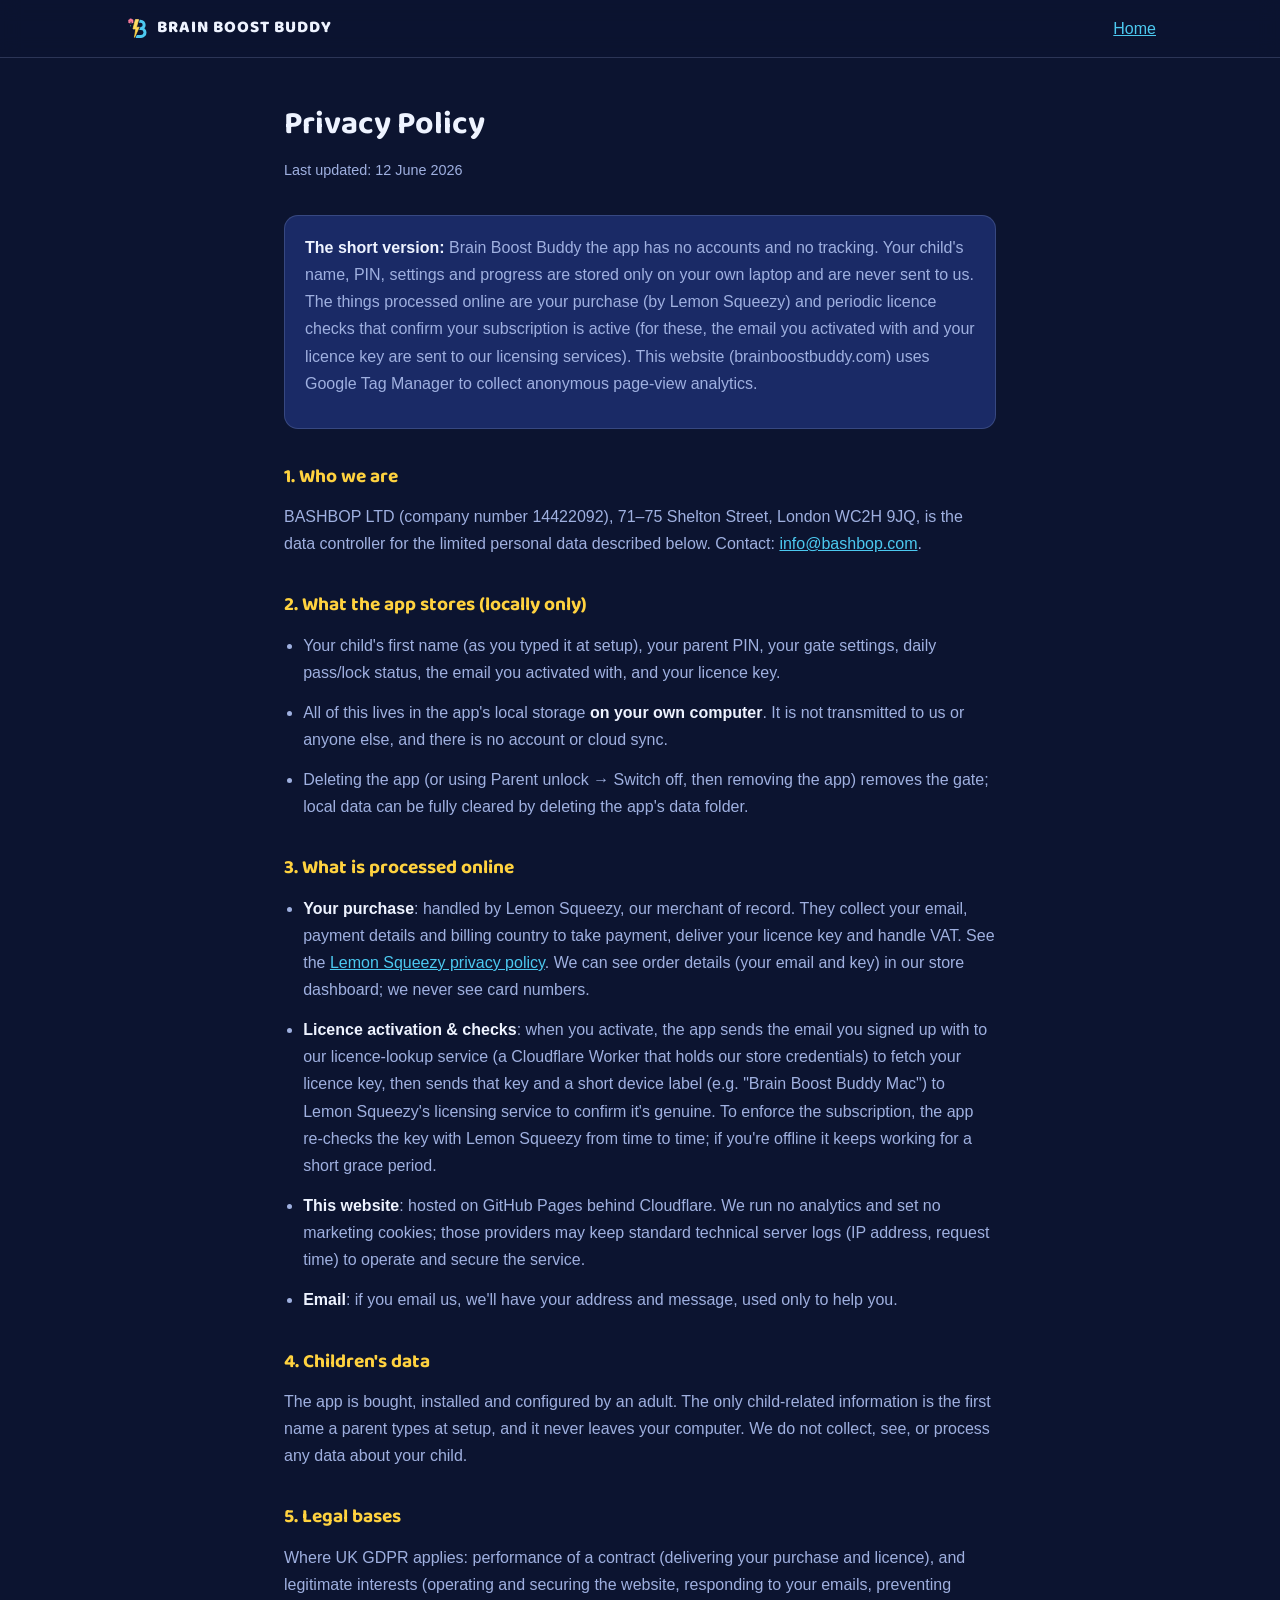
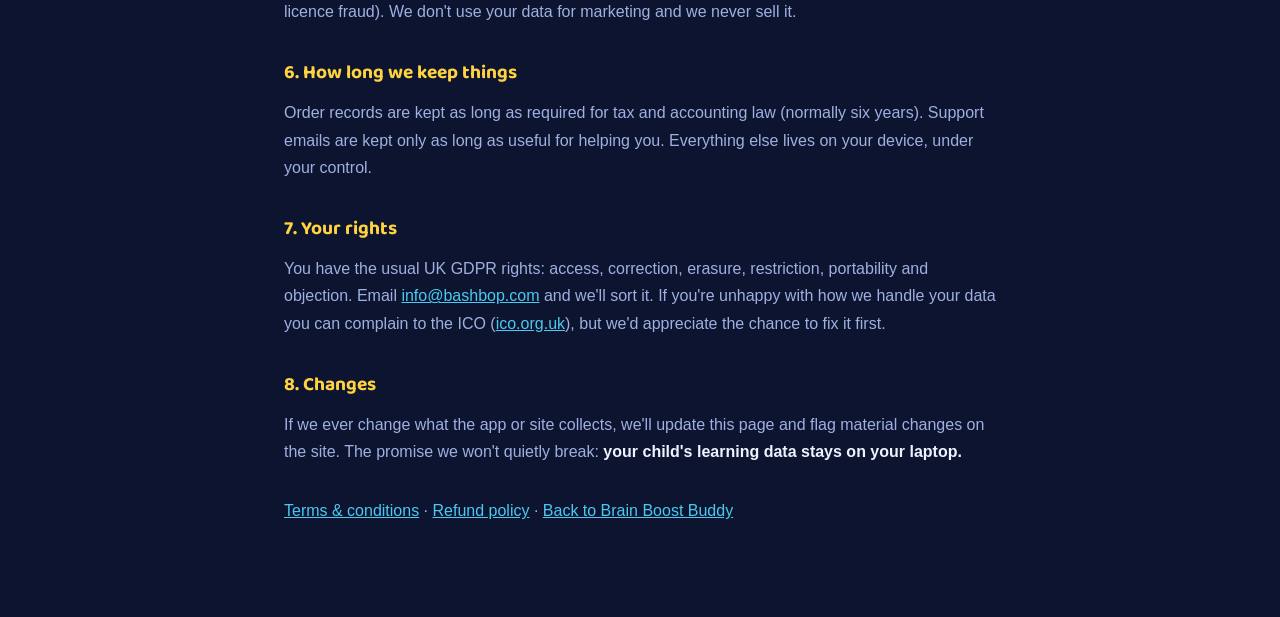
==== privacy.html @ 9637e225 "Copy: replace em dashes with plain punctuation (commas/colons/periods)" ====
<!DOCTYPE html>
<html lang="en-GB">
<head>
<meta charset="UTF-8">
<!-- Google Tag Manager -->
<script>(function(w,d,s,l,i){w[l]=w[l]||[];w[l].push({'gtm.start':
new Date().getTime(),event:'gtm.js'});var f=d.getElementsByTagName(s)[0],
j=d.createElement(s),dl=l!='dataLayer'?'&l='+l:'';j.async=true;j.src=
'https://www.googletagmanager.com/gtm.js?id='+i+dl;f.parentNode.insertBefore(j,f);
})(window,document,'script','dataLayer','GTM-KLPVMC8H');</script>
<!-- End Google Tag Manager -->
<meta name="viewport" content="width=device-width, initial-scale=1">
<title>Privacy Policy · Brain Boost Buddy</title>
<link rel="icon" type="image/png" href="icon.png">
<link rel="preconnect" href="https://fonts.googleapis.com">
<link rel="preconnect" href="https://fonts.gstatic.com" crossorigin>
<link href="https://fonts.googleapis.com/css2?family=Baloo+2:wght@700;800&display=swap" rel="stylesheet">
<meta name="description" content="Privacy policy for Brain Boost Buddy by BASHBOP LTD: no accounts, no tracking, your child's data never leaves the laptop.">
<style>
  :root{--bg:#0c1430;--panel:#1a2a66;--accent:#ffd23f;--cyan:#4cc9f0;--text:#eef3ff;--muted:#9fb0e0;--border:rgba(159,176,224,.22)}
  *{margin:0;padding:0;box-sizing:border-box}
  body{background:var(--bg);color:var(--text);font-family:-apple-system,BlinkMacSystemFont,"Segoe UI",Roboto,Helvetica,Arial,sans-serif;line-height:1.7;-webkit-font-smoothing:antialiased}
  h1,h2,.wordmark{font-family:'Baloo 2','Segoe UI','Trebuchet MS',system-ui,sans-serif}
  .wrap{max-width:760px;margin:0 auto;padding:0 24px 80px}
  header{position:sticky;top:0;background:rgba(12,20,48,.88);backdrop-filter:blur(10px);border-bottom:1px solid var(--border);margin-bottom:40px}
  .nav{display:flex;align-items:center;justify-content:space-between;padding:14px 24px;max-width:1080px;margin:0 auto}
  .wordmark{display:inline-flex;align-items:center;gap:9px;font-weight:800;font-size:1.05rem;letter-spacing:.06em;color:var(--text);text-decoration:none}
  .wordmark svg{width:24px;height:24px;display:block;flex-shrink:0}
  a{color:var(--cyan)}
  h1{font-size:2rem;margin-bottom:.4rem}
  .updated{color:var(--muted);font-size:.9rem;margin-bottom:2rem}
  h2{font-size:1.2rem;margin:2rem 0 .6rem;color:var(--accent)}
  p,li{color:var(--muted);font-size:1rem;margin-bottom:.8rem}
  li{margin-left:1.2rem}
  strong{color:var(--text)}
  .card{background:var(--panel);border:1px solid var(--border);border-radius:14px;padding:18px 20px;margin:1rem 0}
</style>
</head>
<body>
<!-- Google Tag Manager (noscript) -->
<noscript><iframe src="https://www.googletagmanager.com/ns.html?id=GTM-KLPVMC8H"
height="0" width="0" style="display:none;visibility:hidden"></iframe></noscript>
<!-- End Google Tag Manager (noscript) -->
<header><div class="nav"><a class="wordmark" href="/"><svg viewBox="0 0 256 256" aria-hidden="true"><defs><linearGradient id="bolt" x1="0" y1="0" x2="0" y2="1"><stop offset="0" stop-color="#ffe06b"/><stop offset="1" stop-color="#ffd23f"/></linearGradient></defs><g transform="translate(30 4)"><path d="M108 52 H146 A39 39 0 0 1 146 130 H96" fill="none" stroke="#4cc9f0" stroke-width="32" stroke-linecap="round"/><path d="M100 130 H152 A42 42 0 0 1 152 214 H104" fill="none" stroke="#4cc9f0" stroke-width="32" stroke-linecap="round"/><path d="M92 34 H126 L102 116 H132 L82 224 L96 134 H66 Z" fill="#0c1430" stroke="#0c1430" stroke-width="24" stroke-linejoin="round"/><path d="M92 34 H126 L102 116 H132 L82 224 L96 134 H66 Z" fill="url(#bolt)" stroke="url(#bolt)" stroke-width="8" stroke-linejoin="round"/><g transform="translate(2 8) scale(0.92)"><g fill="#ff7d9d"><rect x="14" y="44" width="62" height="26" rx="13"/><circle cx="27" cy="40" r="13"/><circle cx="43" cy="31" r="15"/><circle cx="61" cy="38" r="13"/><circle cx="45" cy="48" r="18"/></g><path d="M34 40 q8 -6 14 2" fill="none" stroke="#e8537e" stroke-width="5.5" stroke-linecap="round"/><circle cx="36" cy="56" r="4.6" fill="#0c1430"/><circle cx="37.6" cy="54.4" r="1.6" fill="#eef3ff"/><circle cx="54" cy="56" r="4.6" fill="#0c1430"/><circle cx="55.6" cy="54.4" r="1.6" fill="#eef3ff"/><path d="M38 64 Q45 70 53 64" fill="none" stroke="#0c1430" stroke-width="5" stroke-linecap="round"/><circle cx="29" cy="62" r="3.6" fill="#ffa9c0"/><circle cx="61" cy="62" r="3.6" fill="#ffa9c0"/></g><circle cx="40" cy="100" r="6" fill="#39d98a"/></g></svg>BRAIN BOOST BUDDY</a><a href="/">Home</a></div></header>
<div class="wrap">
<h1>Privacy Policy</h1>
<p class="updated">Last updated: 12 June 2026</p>

<div class="card"><p><strong>The short version:</strong> Brain Boost Buddy the app has no accounts and no tracking. Your child's name, PIN, settings and progress are stored only on your own laptop and are never sent to us. The things processed online are your purchase (by Lemon Squeezy) and periodic licence checks that confirm your subscription is active (for these, the email you activated with and your licence key are sent to our licensing services). This website (brainboostbuddy.com) uses Google Tag Manager to collect anonymous page-view analytics.</p></div>

<h2>1. Who we are</h2>
<p>BASHBOP LTD (company number 14422092), 71–75 Shelton Street, London WC2H 9JQ, is the data controller for the limited personal data described below. Contact: <a href="mailto:info@bashbop.com">info@bashbop.com</a>.</p>

<h2>2. What the app stores (locally only)</h2>
<ul>
  <li>Your child's first name (as you typed it at setup), your parent PIN, your gate settings, daily pass/lock status, the email you activated with, and your licence key.</li>
  <li>All of this lives in the app's local storage <strong>on your own computer</strong>. It is not transmitted to us or anyone else, and there is no account or cloud sync.</li>
  <li>Deleting the app (or using Parent unlock → Switch off, then removing the app) removes the gate; local data can be fully cleared by deleting the app's data folder.</li>
</ul>

<h2>3. What is processed online</h2>
<ul>
  <li><strong>Your purchase</strong>: handled by Lemon Squeezy, our merchant of record. They collect your email, payment details and billing country to take payment, deliver your licence key and handle VAT. See the <a href="https://www.lemonsqueezy.com/privacy">Lemon Squeezy privacy policy</a>. We can see order details (your email and key) in our store dashboard; we never see card numbers.</li>
  <li><strong>Licence activation &amp; checks</strong>: when you activate, the app sends the email you signed up with to our licence-lookup service (a Cloudflare Worker that holds our store credentials) to fetch your licence key, then sends that key and a short device label (e.g. "Brain Boost Buddy Mac") to Lemon Squeezy's licensing service to confirm it's genuine. To enforce the subscription, the app re-checks the key with Lemon Squeezy from time to time; if you're offline it keeps working for a short grace period.</li>
  <li><strong>This website</strong>: hosted on GitHub Pages behind Cloudflare. We run no analytics and set no marketing cookies; those providers may keep standard technical server logs (IP address, request time) to operate and secure the service.</li>
  <li><strong>Email</strong>: if you email us, we'll have your address and message, used only to help you.</li>
</ul>

<h2>4. Children's data</h2>
<p>The app is bought, installed and configured by an adult. The only child-related information is the first name a parent types at setup, and it never leaves your computer. We do not collect, see, or process any data about your child.</p>

<h2>5. Legal bases</h2>
<p>Where UK GDPR applies: performance of a contract (delivering your purchase and licence), and legitimate interests (operating and securing the website, responding to your emails, preventing licence fraud). We don't use your data for marketing and we never sell it.</p>

<h2>6. How long we keep things</h2>
<p>Order records are kept as long as required for tax and accounting law (normally six years). Support emails are kept only as long as useful for helping you. Everything else lives on your device, under your control.</p>

<h2>7. Your rights</h2>
<p>You have the usual UK GDPR rights: access, correction, erasure, restriction, portability and objection. Email <a href="mailto:info@bashbop.com">info@bashbop.com</a> and we'll sort it. If you're unhappy with how we handle your data you can complain to the ICO (<a href="https://ico.org.uk">ico.org.uk</a>), but we'd appreciate the chance to fix it first.</p>

<h2>8. Changes</h2>
<p>If we ever change what the app or site collects, we'll update this page and flag material changes on the site. The promise we won't quietly break: <strong>your child's learning data stays on your laptop.</strong></p>

<p style="margin-top:2rem"><a href="terms.html">Terms &amp; conditions</a> · <a href="refund.html">Refund policy</a> · <a href="/">Back to Brain Boost Buddy</a></p>
</div>
</body>
</html>
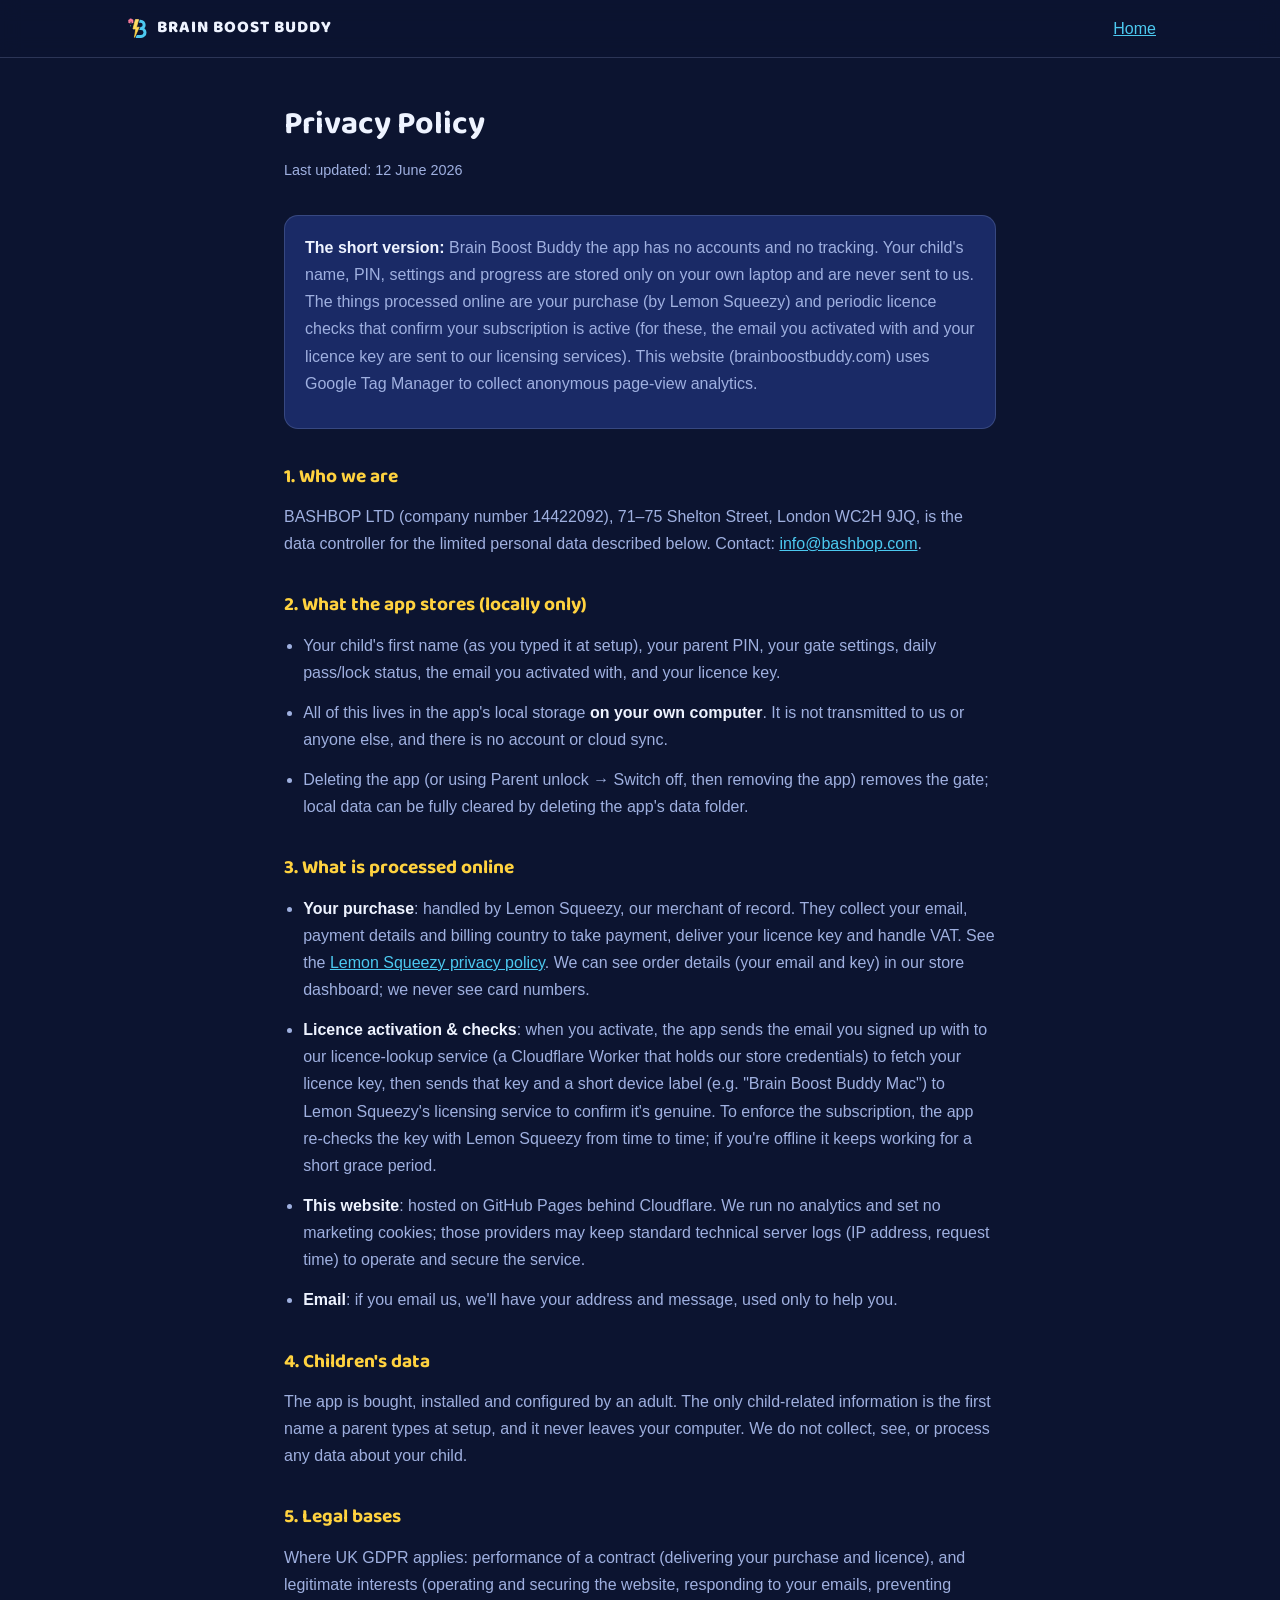
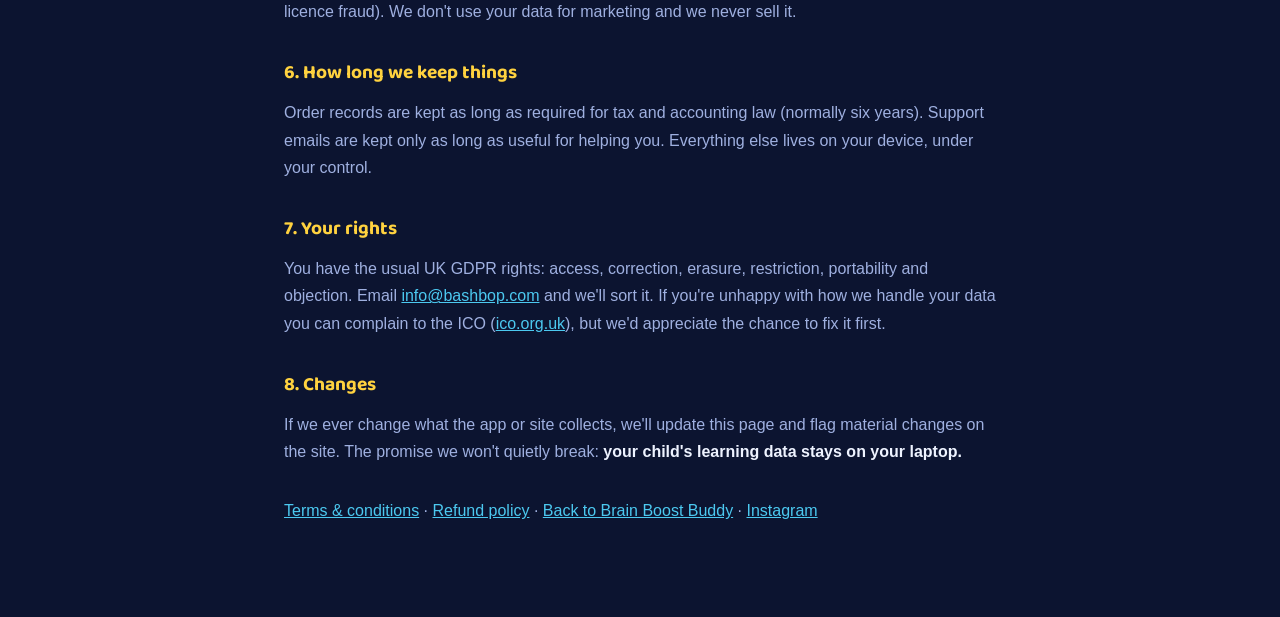
==== commit bf283dae: "Add Instagram link to footers (@brainboostbuddy)" ====
--- a/privacy.html
+++ b/privacy.html
@@ -81,7 +81,7 @@
 <h2>8. Changes</h2>
 <p>If we ever change what the app or site collects, we'll update this page and flag material changes on the site. The promise we won't quietly break: <strong>your child's learning data stays on your laptop.</strong></p>
 
-<p style="margin-top:2rem"><a href="terms.html">Terms &amp; conditions</a> · <a href="refund.html">Refund policy</a> · <a href="/">Back to Brain Boost Buddy</a></p>
+<p style="margin-top:2rem"><a href="terms.html">Terms &amp; conditions</a> · <a href="refund.html">Refund policy</a> · <a href="/">Back to Brain Boost Buddy</a> · <a href="https://www.instagram.com/brainboostbuddy/" target="_blank" rel="noopener">Instagram</a></p>
 </div>
 </body>
 </html>
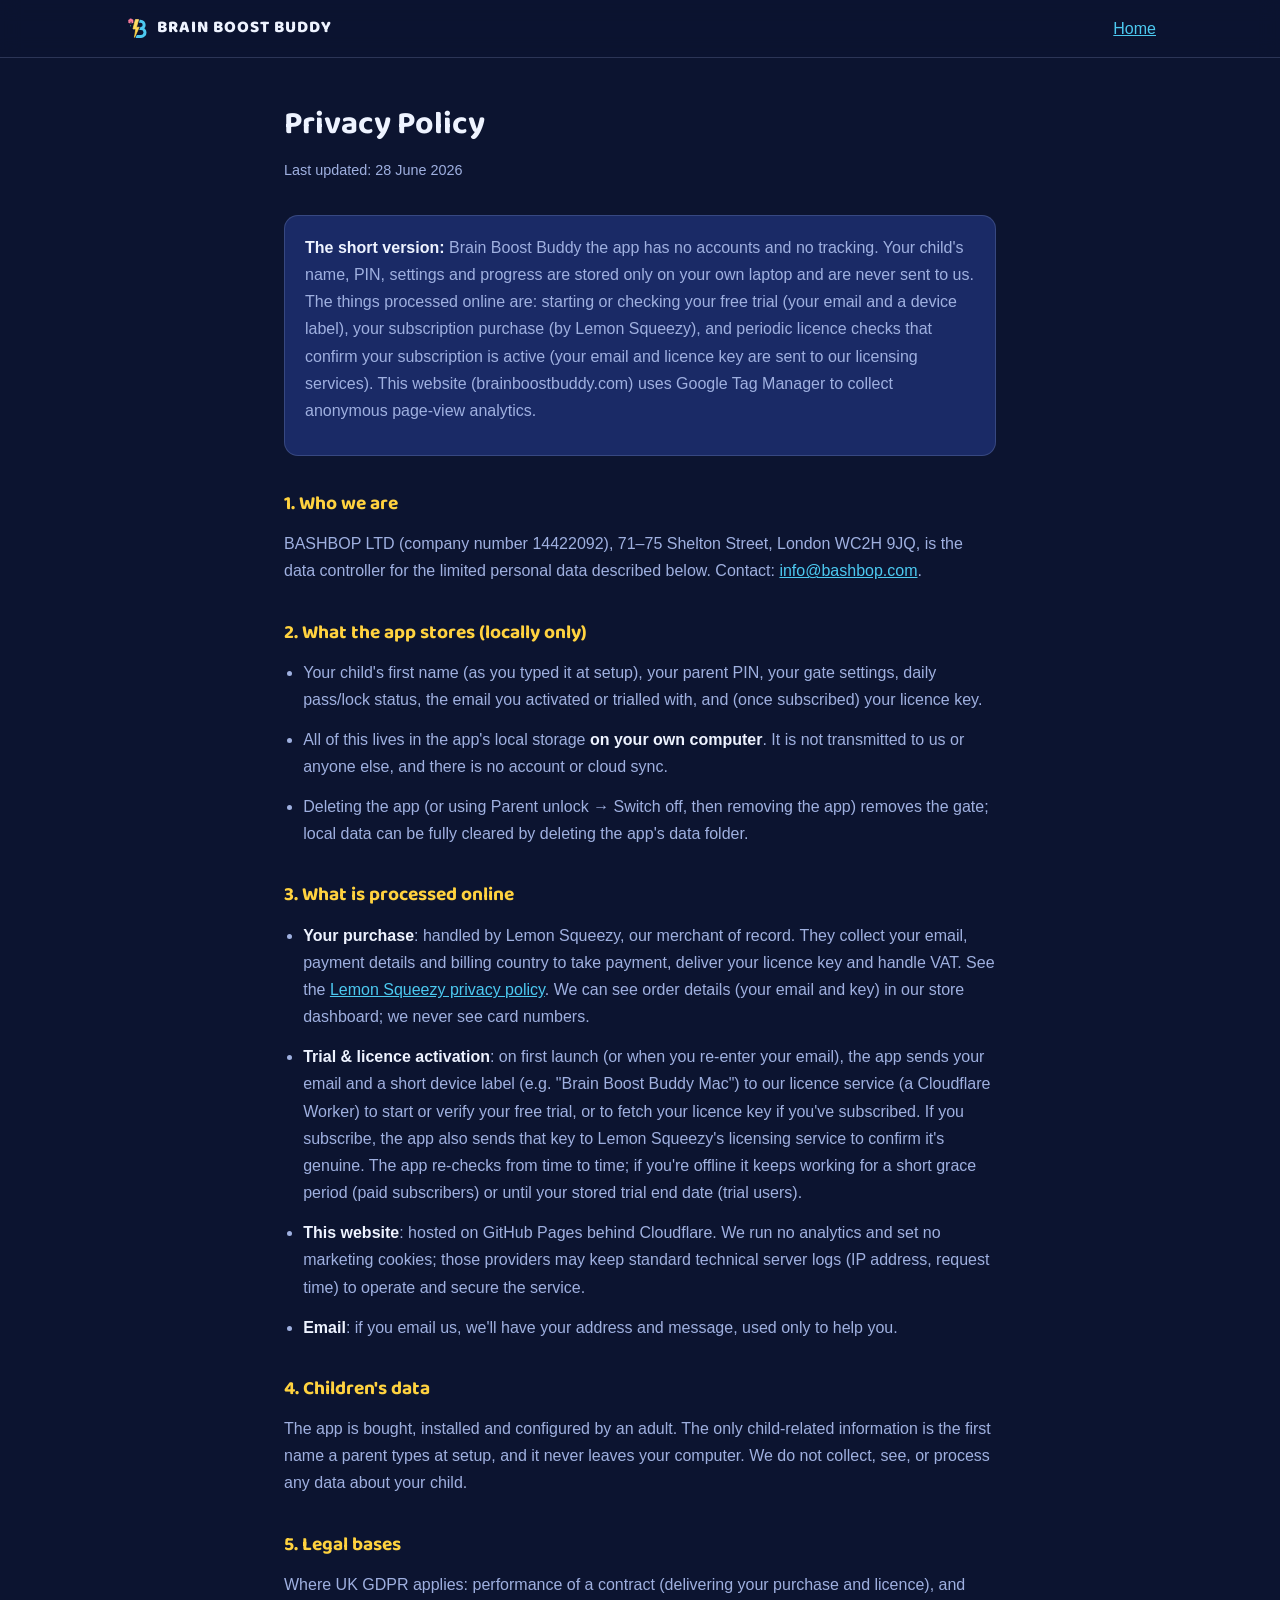
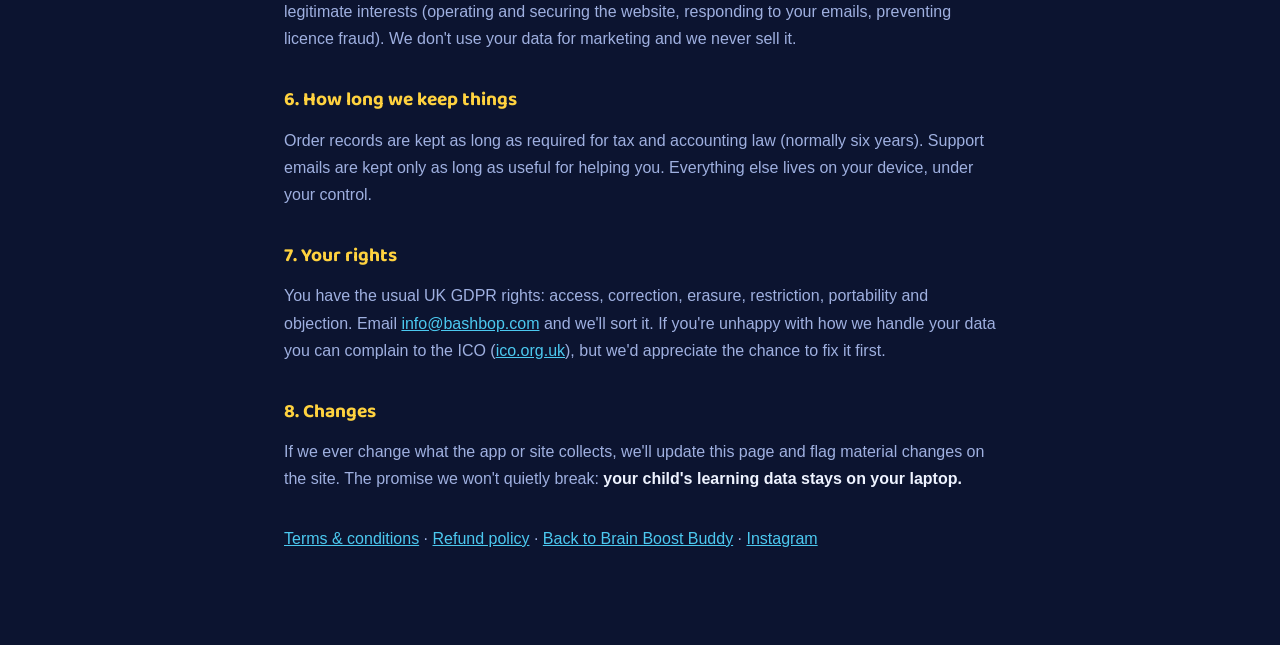
==== commit e2ff2824: "Funnel: download-first, card-less trial copy - Meta description, terms.html and privacy.html aligned" ====
--- a/privacy.html
+++ b/privacy.html
@@ -44,16 +44,16 @@
 <header><div class="nav"><a class="wordmark" href="/"><svg viewBox="0 0 256 256" aria-hidden="true"><defs><linearGradient id="bolt" x1="0" y1="0" x2="0" y2="1"><stop offset="0" stop-color="#ffe06b"/><stop offset="1" stop-color="#ffd23f"/></linearGradient></defs><g transform="translate(30 4)"><path d="M108 52 H146 A39 39 0 0 1 146 130 H96" fill="none" stroke="#4cc9f0" stroke-width="32" stroke-linecap="round"/><path d="M100 130 H152 A42 42 0 0 1 152 214 H104" fill="none" stroke="#4cc9f0" stroke-width="32" stroke-linecap="round"/><path d="M92 34 H126 L102 116 H132 L82 224 L96 134 H66 Z" fill="#0c1430" stroke="#0c1430" stroke-width="24" stroke-linejoin="round"/><path d="M92 34 H126 L102 116 H132 L82 224 L96 134 H66 Z" fill="url(#bolt)" stroke="url(#bolt)" stroke-width="8" stroke-linejoin="round"/><g transform="translate(2 8) scale(0.92)"><g fill="#ff7d9d"><rect x="14" y="44" width="62" height="26" rx="13"/><circle cx="27" cy="40" r="13"/><circle cx="43" cy="31" r="15"/><circle cx="61" cy="38" r="13"/><circle cx="45" cy="48" r="18"/></g><path d="M34 40 q8 -6 14 2" fill="none" stroke="#e8537e" stroke-width="5.5" stroke-linecap="round"/><circle cx="36" cy="56" r="4.6" fill="#0c1430"/><circle cx="37.6" cy="54.4" r="1.6" fill="#eef3ff"/><circle cx="54" cy="56" r="4.6" fill="#0c1430"/><circle cx="55.6" cy="54.4" r="1.6" fill="#eef3ff"/><path d="M38 64 Q45 70 53 64" fill="none" stroke="#0c1430" stroke-width="5" stroke-linecap="round"/><circle cx="29" cy="62" r="3.6" fill="#ffa9c0"/><circle cx="61" cy="62" r="3.6" fill="#ffa9c0"/></g><circle cx="40" cy="100" r="6" fill="#39d98a"/></g></svg>BRAIN BOOST BUDDY</a><a href="/">Home</a></div></header>
 <div class="wrap">
 <h1>Privacy Policy</h1>
-<p class="updated">Last updated: 12 June 2026</p>
+<p class="updated">Last updated: 28 June 2026</p>
 
-<div class="card"><p><strong>The short version:</strong> Brain Boost Buddy the app has no accounts and no tracking. Your child's name, PIN, settings and progress are stored only on your own laptop and are never sent to us. The things processed online are your purchase (by Lemon Squeezy) and periodic licence checks that confirm your subscription is active (for these, the email you activated with and your licence key are sent to our licensing services). This website (brainboostbuddy.com) uses Google Tag Manager to collect anonymous page-view analytics.</p></div>
+<div class="card"><p><strong>The short version:</strong> Brain Boost Buddy the app has no accounts and no tracking. Your child's name, PIN, settings and progress are stored only on your own laptop and are never sent to us. The things processed online are: starting or checking your free trial (your email and a device label), your subscription purchase (by Lemon Squeezy), and periodic licence checks that confirm your subscription is active (your email and licence key are sent to our licensing services). This website (brainboostbuddy.com) uses Google Tag Manager to collect anonymous page-view analytics.</p></div>
 
 <h2>1. Who we are</h2>
 <p>BASHBOP LTD (company number 14422092), 71–75 Shelton Street, London WC2H 9JQ, is the data controller for the limited personal data described below. Contact: <a href="mailto:info@bashbop.com">info@bashbop.com</a>.</p>
 
 <h2>2. What the app stores (locally only)</h2>
 <ul>
-  <li>Your child's first name (as you typed it at setup), your parent PIN, your gate settings, daily pass/lock status, the email you activated with, and your licence key.</li>
+  <li>Your child's first name (as you typed it at setup), your parent PIN, your gate settings, daily pass/lock status, the email you activated or trialled with, and (once subscribed) your licence key.</li>
   <li>All of this lives in the app's local storage <strong>on your own computer</strong>. It is not transmitted to us or anyone else, and there is no account or cloud sync.</li>
   <li>Deleting the app (or using Parent unlock → Switch off, then removing the app) removes the gate; local data can be fully cleared by deleting the app's data folder.</li>
 </ul>
@@ -61,7 +61,7 @@
 <h2>3. What is processed online</h2>
 <ul>
   <li><strong>Your purchase</strong>: handled by Lemon Squeezy, our merchant of record. They collect your email, payment details and billing country to take payment, deliver your licence key and handle VAT. See the <a href="https://www.lemonsqueezy.com/privacy">Lemon Squeezy privacy policy</a>. We can see order details (your email and key) in our store dashboard; we never see card numbers.</li>
-  <li><strong>Licence activation &amp; checks</strong>: when you activate, the app sends the email you signed up with to our licence-lookup service (a Cloudflare Worker that holds our store credentials) to fetch your licence key, then sends that key and a short device label (e.g. "Brain Boost Buddy Mac") to Lemon Squeezy's licensing service to confirm it's genuine. To enforce the subscription, the app re-checks the key with Lemon Squeezy from time to time; if you're offline it keeps working for a short grace period.</li>
+  <li><strong>Trial &amp; licence activation</strong>: on first launch (or when you re-enter your email), the app sends your email and a short device label (e.g. "Brain Boost Buddy Mac") to our licence service (a Cloudflare Worker) to start or verify your free trial, or to fetch your licence key if you've subscribed. If you subscribe, the app also sends that key to Lemon Squeezy's licensing service to confirm it's genuine. The app re-checks from time to time; if you're offline it keeps working for a short grace period (paid subscribers) or until your stored trial end date (trial users).</li>
   <li><strong>This website</strong>: hosted on GitHub Pages behind Cloudflare. We run no analytics and set no marketing cookies; those providers may keep standard technical server logs (IP address, request time) to operate and secure the service.</li>
   <li><strong>Email</strong>: if you email us, we'll have your address and message, used only to help you.</li>
 </ul>
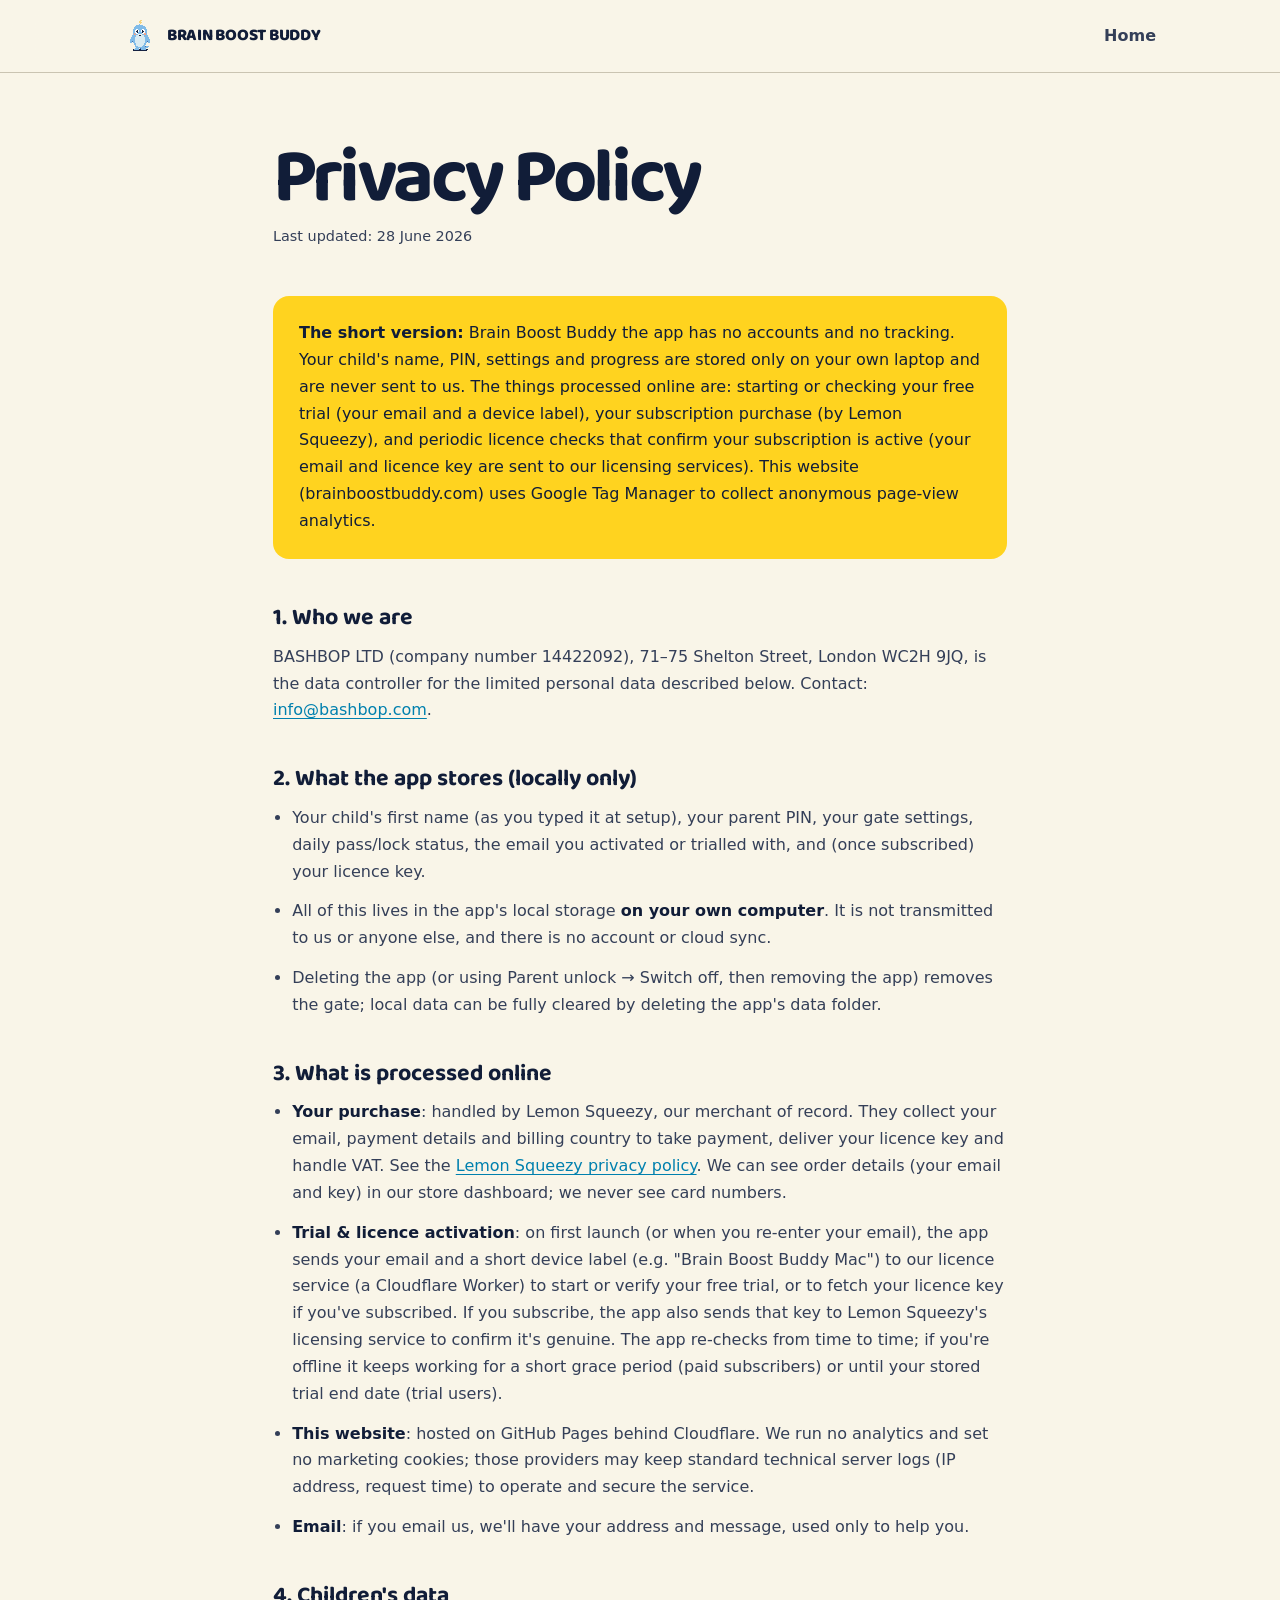
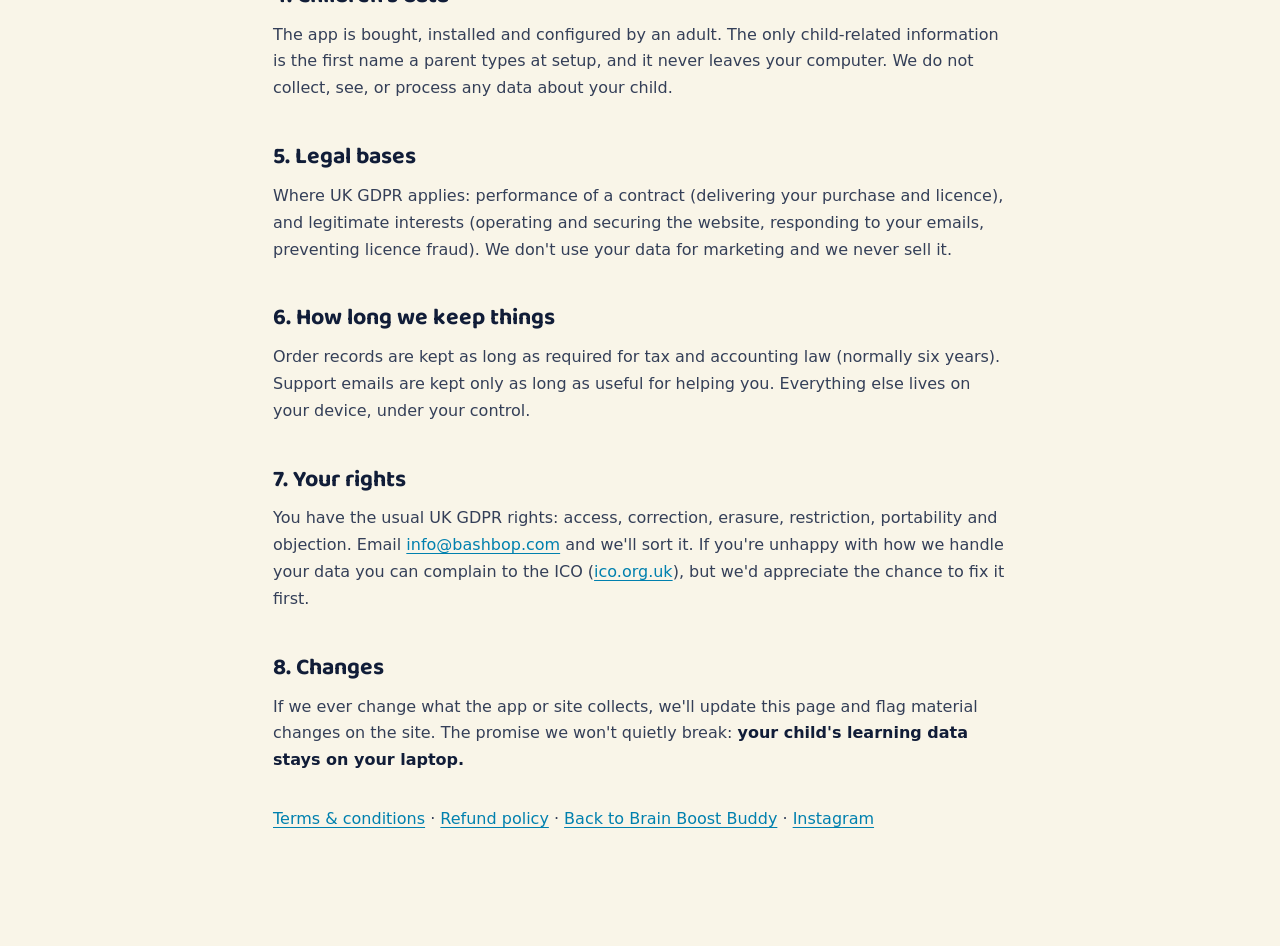
==== commit d61c9a63: "Redesign Brain Boost Buddy marketing site" ====
--- a/privacy.html
+++ b/privacy.html
@@ -11,10 +11,8 @@
 <!-- End Google Tag Manager -->
 <meta name="viewport" content="width=device-width, initial-scale=1">
 <title>Privacy Policy · Brain Boost Buddy</title>
-<link rel="icon" type="image/png" href="icon.png">
-<link rel="preconnect" href="https://fonts.googleapis.com">
-<link rel="preconnect" href="https://fonts.gstatic.com" crossorigin>
-<link href="https://fonts.googleapis.com/css2?family=Baloo+2:wght@700;800&display=swap" rel="stylesheet">
+<link rel="icon" type="image/svg+xml" href="logo-mark.svg" sizes="any">
+<link rel="icon" type="image/png" href="icon.png" sizes="1024x1024">
 <meta name="description" content="Privacy policy for Brain Boost Buddy by BASHBOP LTD: no accounts, no tracking, your child's data never leaves the laptop.">
 <style>
   :root{--bg:#0c1430;--panel:#1a2a66;--accent:#ffd23f;--cyan:#4cc9f0;--text:#eef3ff;--muted:#9fb0e0;--border:rgba(159,176,224,.22)}
@@ -25,7 +23,7 @@
   header{position:sticky;top:0;background:rgba(12,20,48,.88);backdrop-filter:blur(10px);border-bottom:1px solid var(--border);margin-bottom:40px}
   .nav{display:flex;align-items:center;justify-content:space-between;padding:14px 24px;max-width:1080px;margin:0 auto}
   .wordmark{display:inline-flex;align-items:center;gap:9px;font-weight:800;font-size:1.05rem;letter-spacing:.06em;color:var(--text);text-decoration:none}
-  .wordmark svg{width:24px;height:24px;display:block;flex-shrink:0}
+  .wordmark img{width:24px;height:24px;display:block;flex-shrink:0}
   a{color:var(--cyan)}
   h1{font-size:2rem;margin-bottom:.4rem}
   .updated{color:var(--muted);font-size:.9rem;margin-bottom:2rem}
@@ -35,13 +33,14 @@
   strong{color:var(--text)}
   .card{background:var(--panel);border:1px solid var(--border);border-radius:14px;padding:18px 20px;margin:1rem 0}
 </style>
+<link rel="stylesheet" href="policy.css">
 </head>
 <body>
 <!-- Google Tag Manager (noscript) -->
 <noscript><iframe src="https://www.googletagmanager.com/ns.html?id=GTM-KLPVMC8H"
 height="0" width="0" style="display:none;visibility:hidden"></iframe></noscript>
 <!-- End Google Tag Manager (noscript) -->
-<header><div class="nav"><a class="wordmark" href="/"><svg viewBox="0 0 256 256" aria-hidden="true"><defs><linearGradient id="bolt" x1="0" y1="0" x2="0" y2="1"><stop offset="0" stop-color="#ffe06b"/><stop offset="1" stop-color="#ffd23f"/></linearGradient></defs><g transform="translate(30 4)"><path d="M108 52 H146 A39 39 0 0 1 146 130 H96" fill="none" stroke="#4cc9f0" stroke-width="32" stroke-linecap="round"/><path d="M100 130 H152 A42 42 0 0 1 152 214 H104" fill="none" stroke="#4cc9f0" stroke-width="32" stroke-linecap="round"/><path d="M92 34 H126 L102 116 H132 L82 224 L96 134 H66 Z" fill="#0c1430" stroke="#0c1430" stroke-width="24" stroke-linejoin="round"/><path d="M92 34 H126 L102 116 H132 L82 224 L96 134 H66 Z" fill="url(#bolt)" stroke="url(#bolt)" stroke-width="8" stroke-linejoin="round"/><g transform="translate(2 8) scale(0.92)"><g fill="#ff7d9d"><rect x="14" y="44" width="62" height="26" rx="13"/><circle cx="27" cy="40" r="13"/><circle cx="43" cy="31" r="15"/><circle cx="61" cy="38" r="13"/><circle cx="45" cy="48" r="18"/></g><path d="M34 40 q8 -6 14 2" fill="none" stroke="#e8537e" stroke-width="5.5" stroke-linecap="round"/><circle cx="36" cy="56" r="4.6" fill="#0c1430"/><circle cx="37.6" cy="54.4" r="1.6" fill="#eef3ff"/><circle cx="54" cy="56" r="4.6" fill="#0c1430"/><circle cx="55.6" cy="54.4" r="1.6" fill="#eef3ff"/><path d="M38 64 Q45 70 53 64" fill="none" stroke="#0c1430" stroke-width="5" stroke-linecap="round"/><circle cx="29" cy="62" r="3.6" fill="#ffa9c0"/><circle cx="61" cy="62" r="3.6" fill="#ffa9c0"/></g><circle cx="40" cy="100" r="6" fill="#39d98a"/></g></svg>BRAIN BOOST BUDDY</a><a href="/">Home</a></div></header>
+<header><div class="nav"><a class="wordmark" href="/"><img src="logo-mark.svg" alt="">BRAIN BOOST BUDDY</a><a href="/">Home</a></div></header>
 <div class="wrap">
 <h1>Privacy Policy</h1>
 <p class="updated">Last updated: 28 June 2026</p>
--- a/policy.css
+++ b/policy.css
@@ -0,0 +1,102 @@
+@font-face {
+  font-family: "Baloo 2";
+  src: url("fonts/baloo-2-latin-700-normal.woff2") format("woff2");
+  font-style: normal;
+  font-weight: 700;
+  font-display: swap;
+}
+
+@font-face {
+  font-family: "Baloo 2";
+  src: url("fonts/baloo-2-latin-800-normal.woff2") format("woff2");
+  font-style: normal;
+  font-weight: 800;
+  font-display: swap;
+}
+
+:root {
+  --policy-paper: oklch(0.97 0.018 91);
+  --policy-paper-deep: oklch(0.925 0.03 89);
+  --policy-ink: oklch(0.235 0.055 265);
+  --policy-soft: oklch(0.37 0.045 265);
+  --policy-line: oklch(0.82 0.025 91);
+  --policy-cyan: oklch(0.55 0.14 225);
+  --policy-yellow: oklch(0.88 0.175 93);
+}
+
+* { box-sizing: border-box; }
+
+body {
+  background: var(--policy-paper);
+  color: var(--policy-ink);
+  font-family: ui-rounded, "SF Pro Rounded", "Segoe UI", system-ui, sans-serif;
+  line-height: 1.68;
+}
+
+body::before {
+  position: fixed;
+  inset: 0;
+  z-index: -1;
+  background-image: radial-gradient(oklch(0.45 0.025 85 / 0.11) 0.7px, transparent 0.7px);
+  background-size: 6px 6px;
+  content: "";
+}
+
+header {
+  z-index: 10;
+  margin-bottom: 68px;
+  border-bottom: 1px solid var(--policy-line);
+  background: oklch(0.97 0.018 91 / 0.9);
+  backdrop-filter: blur(16px);
+}
+
+.nav { min-height: 72px; padding: 0 24px; }
+
+.wordmark { color: var(--policy-ink); letter-spacing: -0.015em; text-transform: none; }
+.wordmark img { width: 34px; height: 34px; }
+.nav > a:last-child { color: var(--policy-soft); font-weight: 750; text-decoration: none; }
+
+.wrap { max-width: 790px; padding: 0 28px 100px; }
+
+h1 {
+  margin-bottom: 6px;
+  color: var(--policy-ink);
+  font-size: clamp(2.7rem, 7vw, 4.8rem);
+  line-height: 1;
+  letter-spacing: -0.045em;
+}
+
+.updated { margin-bottom: 48px; color: var(--policy-soft); }
+
+h2 {
+  margin: 42px 0 12px;
+  color: var(--policy-ink);
+  font-size: 1.45rem;
+  line-height: 1.15;
+}
+
+p, li { color: var(--policy-soft); }
+strong { color: var(--policy-ink); }
+a { color: var(--policy-cyan); text-underline-offset: 3px; }
+
+.card {
+  margin: 0 0 46px;
+  padding: 24px 26px;
+  border: 0;
+  border-radius: 16px;
+  background: var(--policy-yellow);
+}
+
+.card p { margin: 0; color: var(--policy-ink); }
+
+@media (max-width: 620px) {
+  header { margin-bottom: 46px; }
+  .wordmark { font-size: 0.92rem; }
+  .wordmark img { width: 30px; height: 30px; }
+  .wrap { padding-inline: 20px; }
+  h1 { font-size: 3rem; }
+}
+
+@media (prefers-reduced-motion: reduce) {
+  *, *::before, *::after { animation: none !important; transition-duration: 0.01ms !important; }
+}
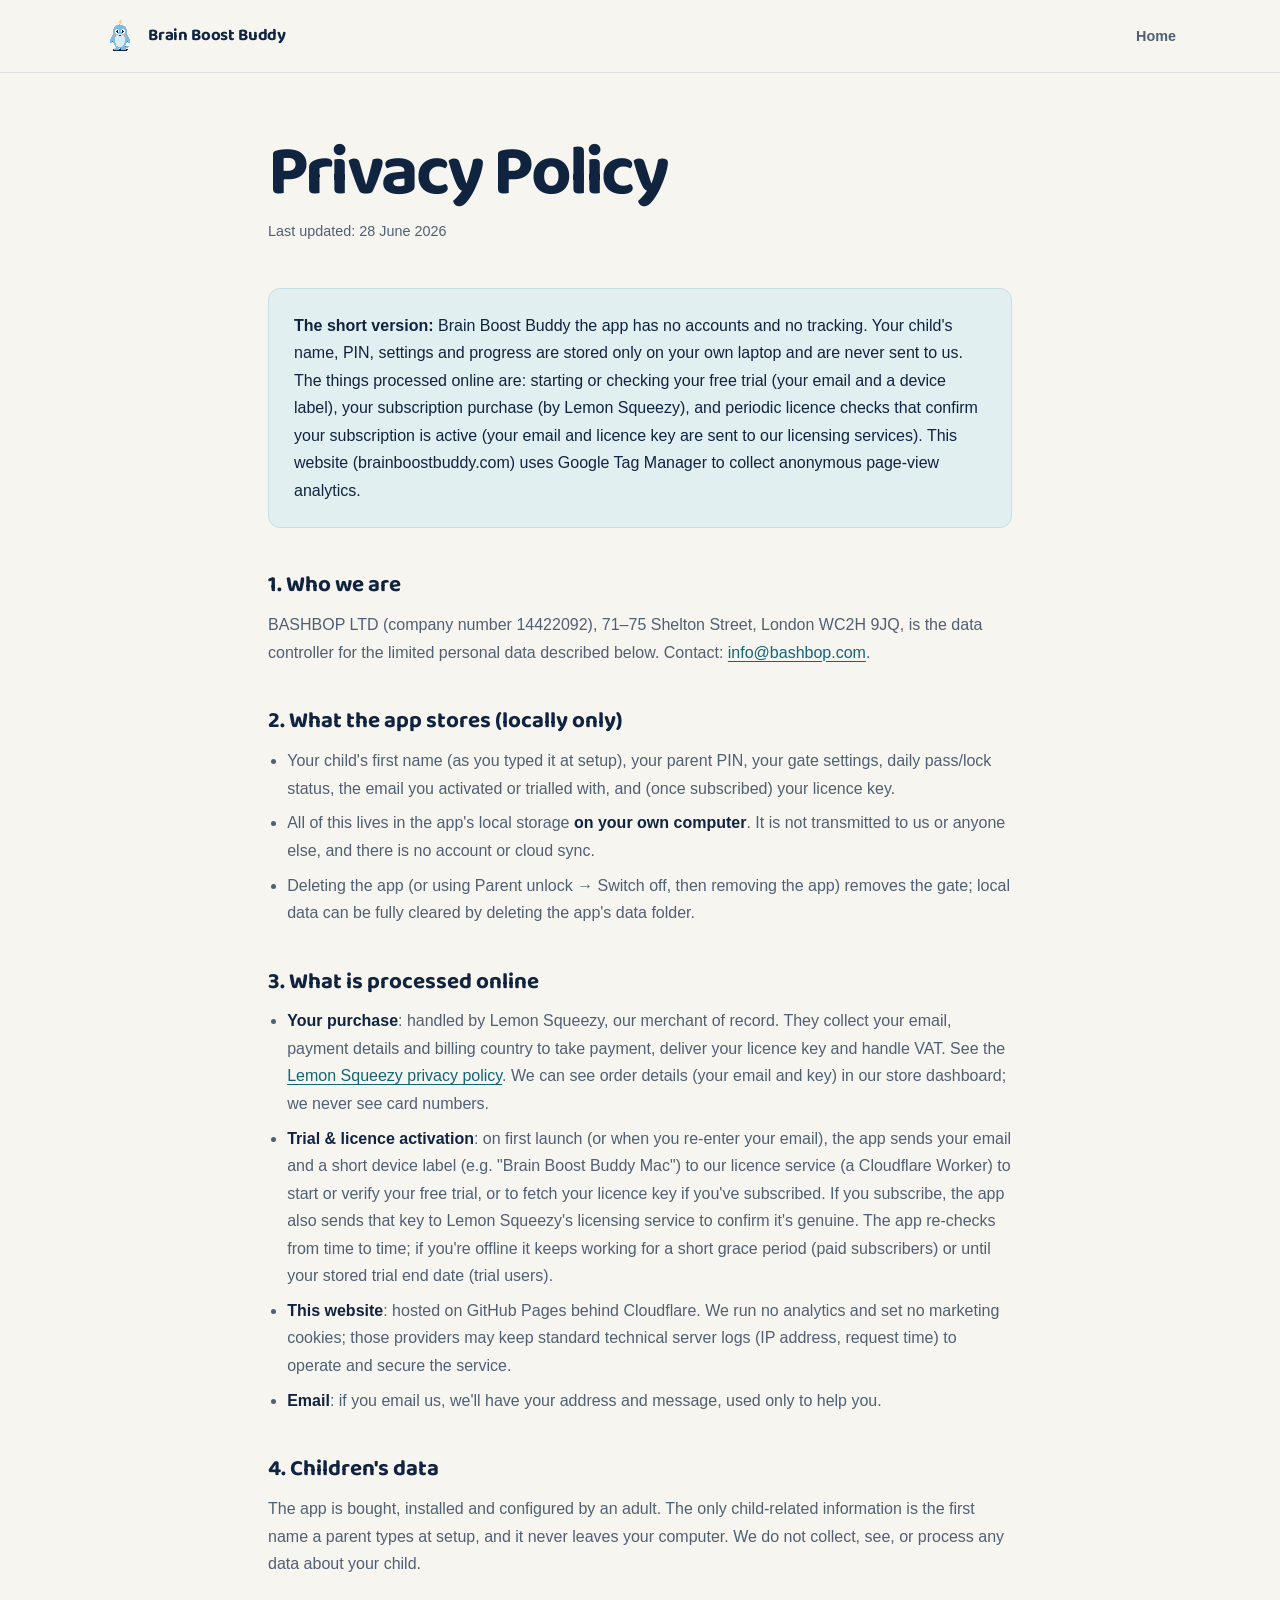
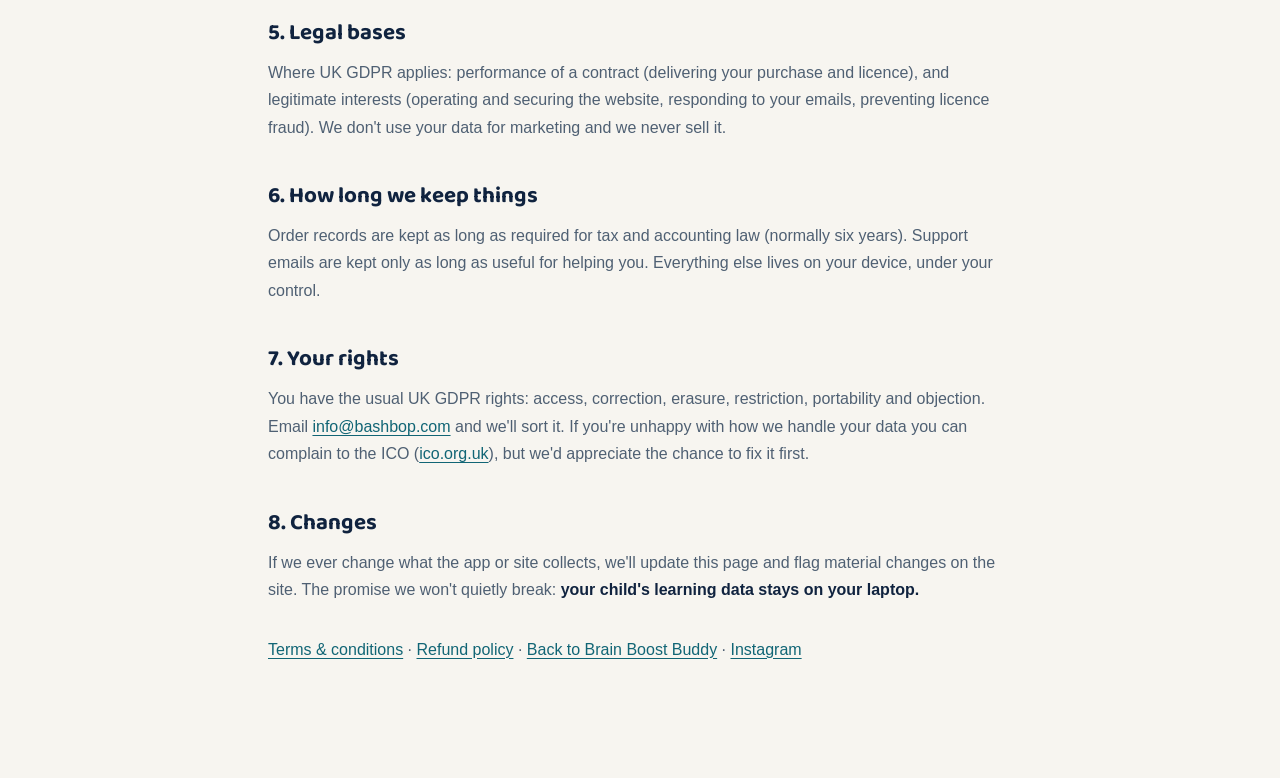
==== commit a3092610: "Polish Brain Boost Buddy site design" ====
--- a/privacy.html
+++ b/privacy.html
@@ -40,7 +40,7 @@
 <noscript><iframe src="https://www.googletagmanager.com/ns.html?id=GTM-KLPVMC8H"
 height="0" width="0" style="display:none;visibility:hidden"></iframe></noscript>
 <!-- End Google Tag Manager (noscript) -->
-<header><div class="nav"><a class="wordmark" href="/"><img src="logo-mark.svg" alt="">BRAIN BOOST BUDDY</a><a href="/">Home</a></div></header>
+<header><div class="nav"><a class="wordmark" href="/"><img src="logo-mark.svg" alt="">Brain Boost Buddy</a><a href="/">Home</a></div></header>
 <div class="wrap">
 <h1>Privacy Policy</h1>
 <p class="updated">Last updated: 28 June 2026</p>
--- a/policy.css
+++ b/policy.css
@@ -6,97 +6,97 @@
   font-display: swap;
 }
 
-@font-face {
-  font-family: "Baloo 2";
-  src: url("fonts/baloo-2-latin-800-normal.woff2") format("woff2");
-  font-style: normal;
-  font-weight: 800;
-  font-display: swap;
-}
-
 :root {
-  --policy-paper: oklch(0.97 0.018 91);
-  --policy-paper-deep: oklch(0.925 0.03 89);
-  --policy-ink: oklch(0.235 0.055 265);
-  --policy-soft: oklch(0.37 0.045 265);
-  --policy-line: oklch(0.82 0.025 91);
-  --policy-cyan: oklch(0.55 0.14 225);
-  --policy-yellow: oklch(0.88 0.175 93);
+  --policy-paper: #f7f5f0;
+  --policy-surface: #ffffff;
+  --policy-ink: #10233f;
+  --policy-soft: #4f6073;
+  --policy-line: #d9dee2;
+  --policy-blue: #116575;
+  --policy-blue-pale: #e2eff1;
 }
 
 * { box-sizing: border-box; }
 
 body {
+  margin: 0;
   background: var(--policy-paper);
   color: var(--policy-ink);
-  font-family: ui-rounded, "SF Pro Rounded", "Segoe UI", system-ui, sans-serif;
-  line-height: 1.68;
-}
-
-body::before {
-  position: fixed;
-  inset: 0;
-  z-index: -1;
-  background-image: radial-gradient(oklch(0.45 0.025 85 / 0.11) 0.7px, transparent 0.7px);
-  background-size: 6px 6px;
-  content: "";
+  font-family: -apple-system, BlinkMacSystemFont, "Segoe UI", sans-serif;
+  line-height: 1.72;
+  -webkit-font-smoothing: antialiased;
 }
 
 header {
+  position: sticky;
+  top: 0;
   z-index: 10;
-  margin-bottom: 68px;
-  border-bottom: 1px solid var(--policy-line);
-  background: oklch(0.97 0.018 91 / 0.9);
-  backdrop-filter: blur(16px);
+  margin-bottom: 64px;
+  border-bottom: 1px solid rgba(217, 222, 226, 0.8);
+  background: rgba(247, 245, 240, 0.94);
+  backdrop-filter: blur(14px);
 }
 
-.nav { min-height: 72px; padding: 0 24px; }
-
-.wordmark { color: var(--policy-ink); letter-spacing: -0.015em; text-transform: none; }
-.wordmark img { width: 34px; height: 34px; }
-.nav > a:last-child { color: var(--policy-soft); font-weight: 750; text-decoration: none; }
-
-.wrap { max-width: 790px; padding: 0 28px 100px; }
-
-h1 {
-  margin-bottom: 6px;
-  color: var(--policy-ink);
-  font-size: clamp(2.7rem, 7vw, 4.8rem);
-  line-height: 1;
-  letter-spacing: -0.045em;
+.nav {
+  min-height: 72px;
+  display: flex;
+  align-items: center;
+  justify-content: space-between;
+  max-width: 1120px;
+  margin: 0 auto;
+  padding: 0 24px;
 }
 
-.updated { margin-bottom: 48px; color: var(--policy-soft); }
-
-h2 {
-  margin: 42px 0 12px;
+.wordmark {
+  display: inline-flex;
+  align-items: center;
+  gap: 10px;
   color: var(--policy-ink);
-  font-size: 1.45rem;
-  line-height: 1.15;
+  font-family: "Baloo 2", "Trebuchet MS", system-ui, sans-serif;
+  font-size: 1.05rem;
+  font-weight: 700;
+  letter-spacing: -0.01em;
+  text-decoration: none;
 }
 
-p, li { color: var(--policy-soft); }
+.wordmark img { width: 34px; height: 34px; }
+.nav > a:last-child { color: var(--policy-soft); font-size: 0.9rem; font-weight: 650; text-decoration: none; }
+
+.wrap {
+  max-width: 800px;
+  margin: 0 auto;
+  padding: 0 28px 100px;
+}
+
+h1, h2 { color: var(--policy-ink); font-family: "Baloo 2", "Trebuchet MS", system-ui, sans-serif; }
+h1 { margin: 0 0 8px; font-size: clamp(2.8rem, 7vw, 4.4rem); line-height: 1.05; letter-spacing: -0.04em; }
+.updated { margin: 0 0 44px; color: var(--policy-soft); font-size: 0.9rem; }
+h2 { margin: 42px 0 12px; font-size: 1.4rem; line-height: 1.2; }
+p, li { color: var(--policy-soft); font-size: 1rem; }
+p { margin: 0 0 0.9rem; }
+li { margin: 0 0 0.45rem 1.2rem; }
 strong { color: var(--policy-ink); }
-a { color: var(--policy-cyan); text-underline-offset: 3px; }
+a { color: var(--policy-blue); text-underline-offset: 3px; }
 
 .card {
-  margin: 0 0 46px;
-  padding: 24px 26px;
-  border: 0;
-  border-radius: 16px;
-  background: var(--policy-yellow);
+  margin: 0 0 44px;
+  padding: 23px 25px;
+  border: 1px solid #c9dfe2;
+  border-radius: 12px;
+  background: var(--policy-blue-pale);
 }
 
 .card p { margin: 0; color: var(--policy-ink); }
 
 @media (max-width: 620px) {
-  header { margin-bottom: 46px; }
-  .wordmark { font-size: 0.92rem; }
+  header { margin-bottom: 44px; }
+  .nav { min-height: 66px; padding-inline: 18px; }
+  .wordmark { font-size: 0.95rem; }
   .wordmark img { width: 30px; height: 30px; }
   .wrap { padding-inline: 20px; }
-  h1 { font-size: 3rem; }
+  h1 { font-size: 2.8rem; }
 }
 
 @media (prefers-reduced-motion: reduce) {
-  *, *::before, *::after { animation: none !important; transition-duration: 0.01ms !important; }
+  *, *::before, *::after { transition-duration: 0.01ms !important; }
 }
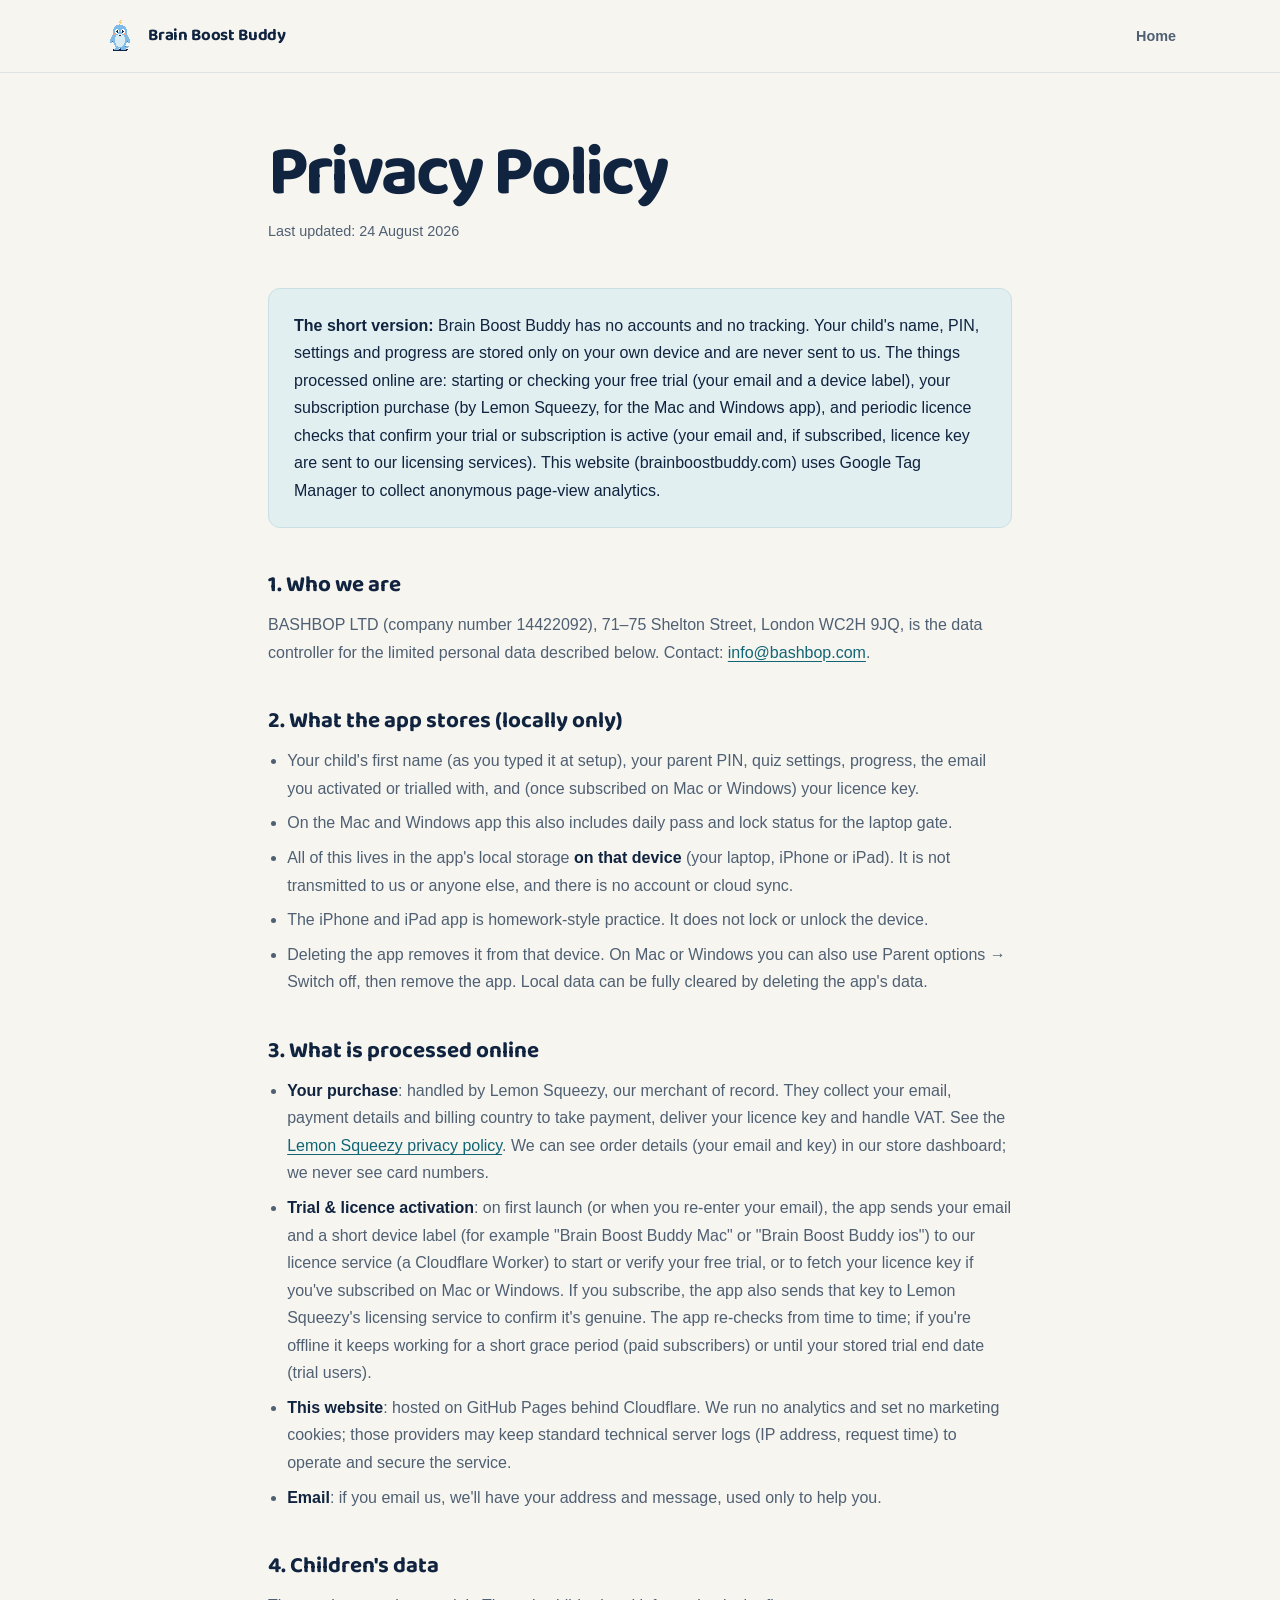
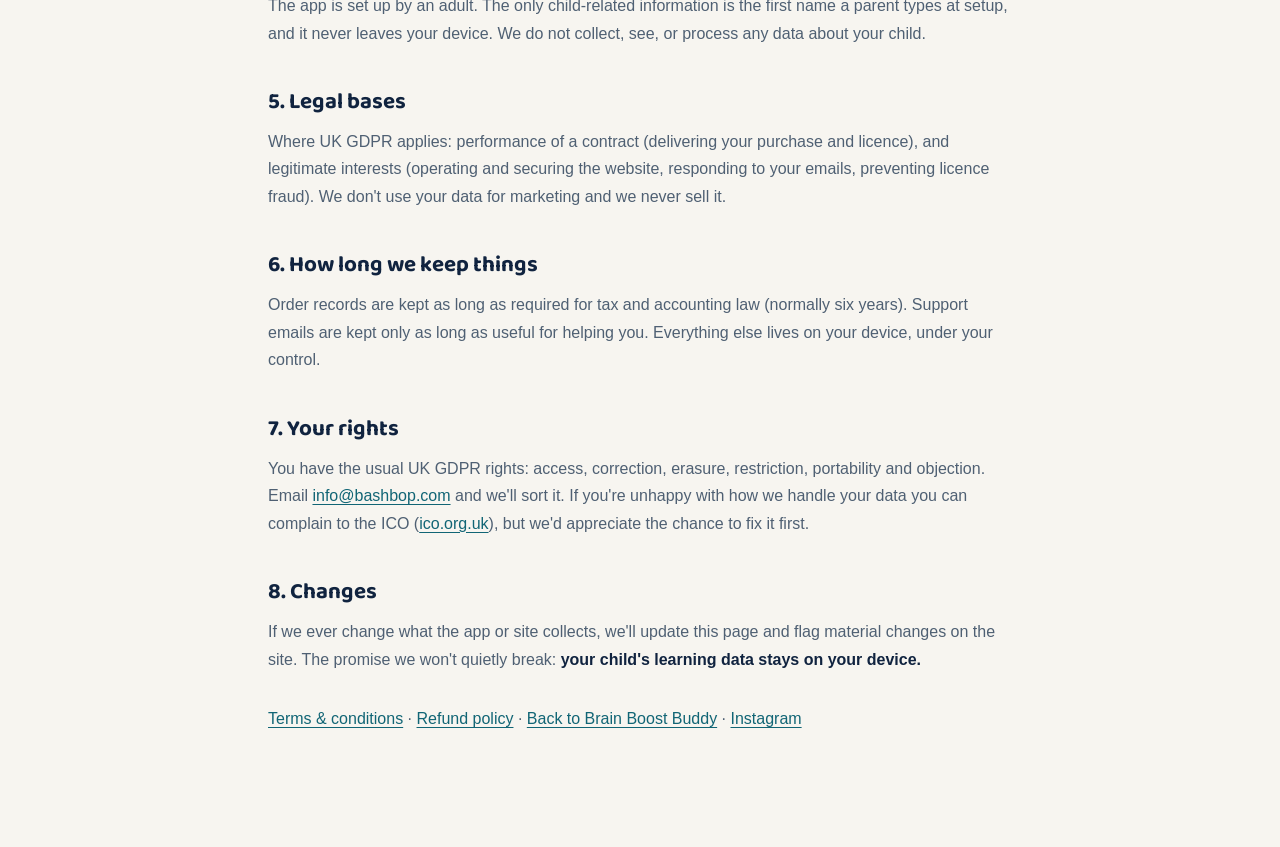
==== commit 2c0f8621: "Show the iPhone and iPad app as coming soon. Keep Mac and Windows as the download path, and update p" ====
--- a/privacy.html
+++ b/privacy.html
@@ -13,7 +13,7 @@
 <title>Privacy Policy · Brain Boost Buddy</title>
 <link rel="icon" type="image/svg+xml" href="logo-mark.svg" sizes="any">
 <link rel="icon" type="image/png" href="icon.png" sizes="1024x1024">
-<meta name="description" content="Privacy policy for Brain Boost Buddy by BASHBOP LTD: no accounts, no tracking, your child's data never leaves the laptop.">
+<meta name="description" content="Privacy policy for Brain Boost Buddy by BASHBOP LTD: no accounts, no tracking, your child's learning data stays on your device.">
 <style>
   :root{--bg:#0c1430;--panel:#1a2a66;--accent:#ffd23f;--cyan:#4cc9f0;--text:#eef3ff;--muted:#9fb0e0;--border:rgba(159,176,224,.22)}
   *{margin:0;padding:0;box-sizing:border-box}
@@ -43,30 +43,32 @@
 <header><div class="nav"><a class="wordmark" href="/"><img src="logo-mark.svg" alt="">Brain Boost Buddy</a><a href="/">Home</a></div></header>
 <div class="wrap">
 <h1>Privacy Policy</h1>
-<p class="updated">Last updated: 28 June 2026</p>
+<p class="updated">Last updated: 24 August 2026</p>
 
-<div class="card"><p><strong>The short version:</strong> Brain Boost Buddy the app has no accounts and no tracking. Your child's name, PIN, settings and progress are stored only on your own laptop and are never sent to us. The things processed online are: starting or checking your free trial (your email and a device label), your subscription purchase (by Lemon Squeezy), and periodic licence checks that confirm your subscription is active (your email and licence key are sent to our licensing services). This website (brainboostbuddy.com) uses Google Tag Manager to collect anonymous page-view analytics.</p></div>
+<div class="card"><p><strong>The short version:</strong> Brain Boost Buddy has no accounts and no tracking. Your child's name, PIN, settings and progress are stored only on your own device and are never sent to us. The things processed online are: starting or checking your free trial (your email and a device label), your subscription purchase (by Lemon Squeezy, for the Mac and Windows app), and periodic licence checks that confirm your trial or subscription is active (your email and, if subscribed, licence key are sent to our licensing services). This website (brainboostbuddy.com) uses Google Tag Manager to collect anonymous page-view analytics.</p></div>
 
 <h2>1. Who we are</h2>
 <p>BASHBOP LTD (company number 14422092), 71–75 Shelton Street, London WC2H 9JQ, is the data controller for the limited personal data described below. Contact: <a href="mailto:info@bashbop.com">info@bashbop.com</a>.</p>
 
 <h2>2. What the app stores (locally only)</h2>
 <ul>
-  <li>Your child's first name (as you typed it at setup), your parent PIN, your gate settings, daily pass/lock status, the email you activated or trialled with, and (once subscribed) your licence key.</li>
-  <li>All of this lives in the app's local storage <strong>on your own computer</strong>. It is not transmitted to us or anyone else, and there is no account or cloud sync.</li>
-  <li>Deleting the app (or using Parent unlock → Switch off, then removing the app) removes the gate; local data can be fully cleared by deleting the app's data folder.</li>
+  <li>Your child's first name (as you typed it at setup), your parent PIN, quiz settings, progress, the email you activated or trialled with, and (once subscribed on Mac or Windows) your licence key.</li>
+  <li>On the Mac and Windows app this also includes daily pass and lock status for the laptop gate.</li>
+  <li>All of this lives in the app's local storage <strong>on that device</strong> (your laptop, iPhone or iPad). It is not transmitted to us or anyone else, and there is no account or cloud sync.</li>
+  <li>The iPhone and iPad app is homework-style practice. It does not lock or unlock the device.</li>
+  <li>Deleting the app removes it from that device. On Mac or Windows you can also use Parent options → Switch off, then remove the app. Local data can be fully cleared by deleting the app's data.</li>
 </ul>
 
 <h2>3. What is processed online</h2>
 <ul>
   <li><strong>Your purchase</strong>: handled by Lemon Squeezy, our merchant of record. They collect your email, payment details and billing country to take payment, deliver your licence key and handle VAT. See the <a href="https://www.lemonsqueezy.com/privacy">Lemon Squeezy privacy policy</a>. We can see order details (your email and key) in our store dashboard; we never see card numbers.</li>
-  <li><strong>Trial &amp; licence activation</strong>: on first launch (or when you re-enter your email), the app sends your email and a short device label (e.g. "Brain Boost Buddy Mac") to our licence service (a Cloudflare Worker) to start or verify your free trial, or to fetch your licence key if you've subscribed. If you subscribe, the app also sends that key to Lemon Squeezy's licensing service to confirm it's genuine. The app re-checks from time to time; if you're offline it keeps working for a short grace period (paid subscribers) or until your stored trial end date (trial users).</li>
+  <li><strong>Trial &amp; licence activation</strong>: on first launch (or when you re-enter your email), the app sends your email and a short device label (for example "Brain Boost Buddy Mac" or "Brain Boost Buddy ios") to our licence service (a Cloudflare Worker) to start or verify your free trial, or to fetch your licence key if you've subscribed on Mac or Windows. If you subscribe, the app also sends that key to Lemon Squeezy's licensing service to confirm it's genuine. The app re-checks from time to time; if you're offline it keeps working for a short grace period (paid subscribers) or until your stored trial end date (trial users).</li>
   <li><strong>This website</strong>: hosted on GitHub Pages behind Cloudflare. We run no analytics and set no marketing cookies; those providers may keep standard technical server logs (IP address, request time) to operate and secure the service.</li>
   <li><strong>Email</strong>: if you email us, we'll have your address and message, used only to help you.</li>
 </ul>
 
 <h2>4. Children's data</h2>
-<p>The app is bought, installed and configured by an adult. The only child-related information is the first name a parent types at setup, and it never leaves your computer. We do not collect, see, or process any data about your child.</p>
+<p>The app is set up by an adult. The only child-related information is the first name a parent types at setup, and it never leaves your device. We do not collect, see, or process any data about your child.</p>
 
 <h2>5. Legal bases</h2>
 <p>Where UK GDPR applies: performance of a contract (delivering your purchase and licence), and legitimate interests (operating and securing the website, responding to your emails, preventing licence fraud). We don't use your data for marketing and we never sell it.</p>
@@ -78,7 +80,7 @@
 <p>You have the usual UK GDPR rights: access, correction, erasure, restriction, portability and objection. Email <a href="mailto:info@bashbop.com">info@bashbop.com</a> and we'll sort it. If you're unhappy with how we handle your data you can complain to the ICO (<a href="https://ico.org.uk">ico.org.uk</a>), but we'd appreciate the chance to fix it first.</p>
 
 <h2>8. Changes</h2>
-<p>If we ever change what the app or site collects, we'll update this page and flag material changes on the site. The promise we won't quietly break: <strong>your child's learning data stays on your laptop.</strong></p>
+<p>If we ever change what the app or site collects, we'll update this page and flag material changes on the site. The promise we won't quietly break: <strong>your child's learning data stays on your device.</strong></p>
 
 <p style="margin-top:2rem"><a href="terms.html">Terms &amp; conditions</a> · <a href="refund.html">Refund policy</a> · <a href="/">Back to Brain Boost Buddy</a> · <a href="https://www.instagram.com/brainboostbuddy/" target="_blank" rel="noopener">Instagram</a></p>
 </div>
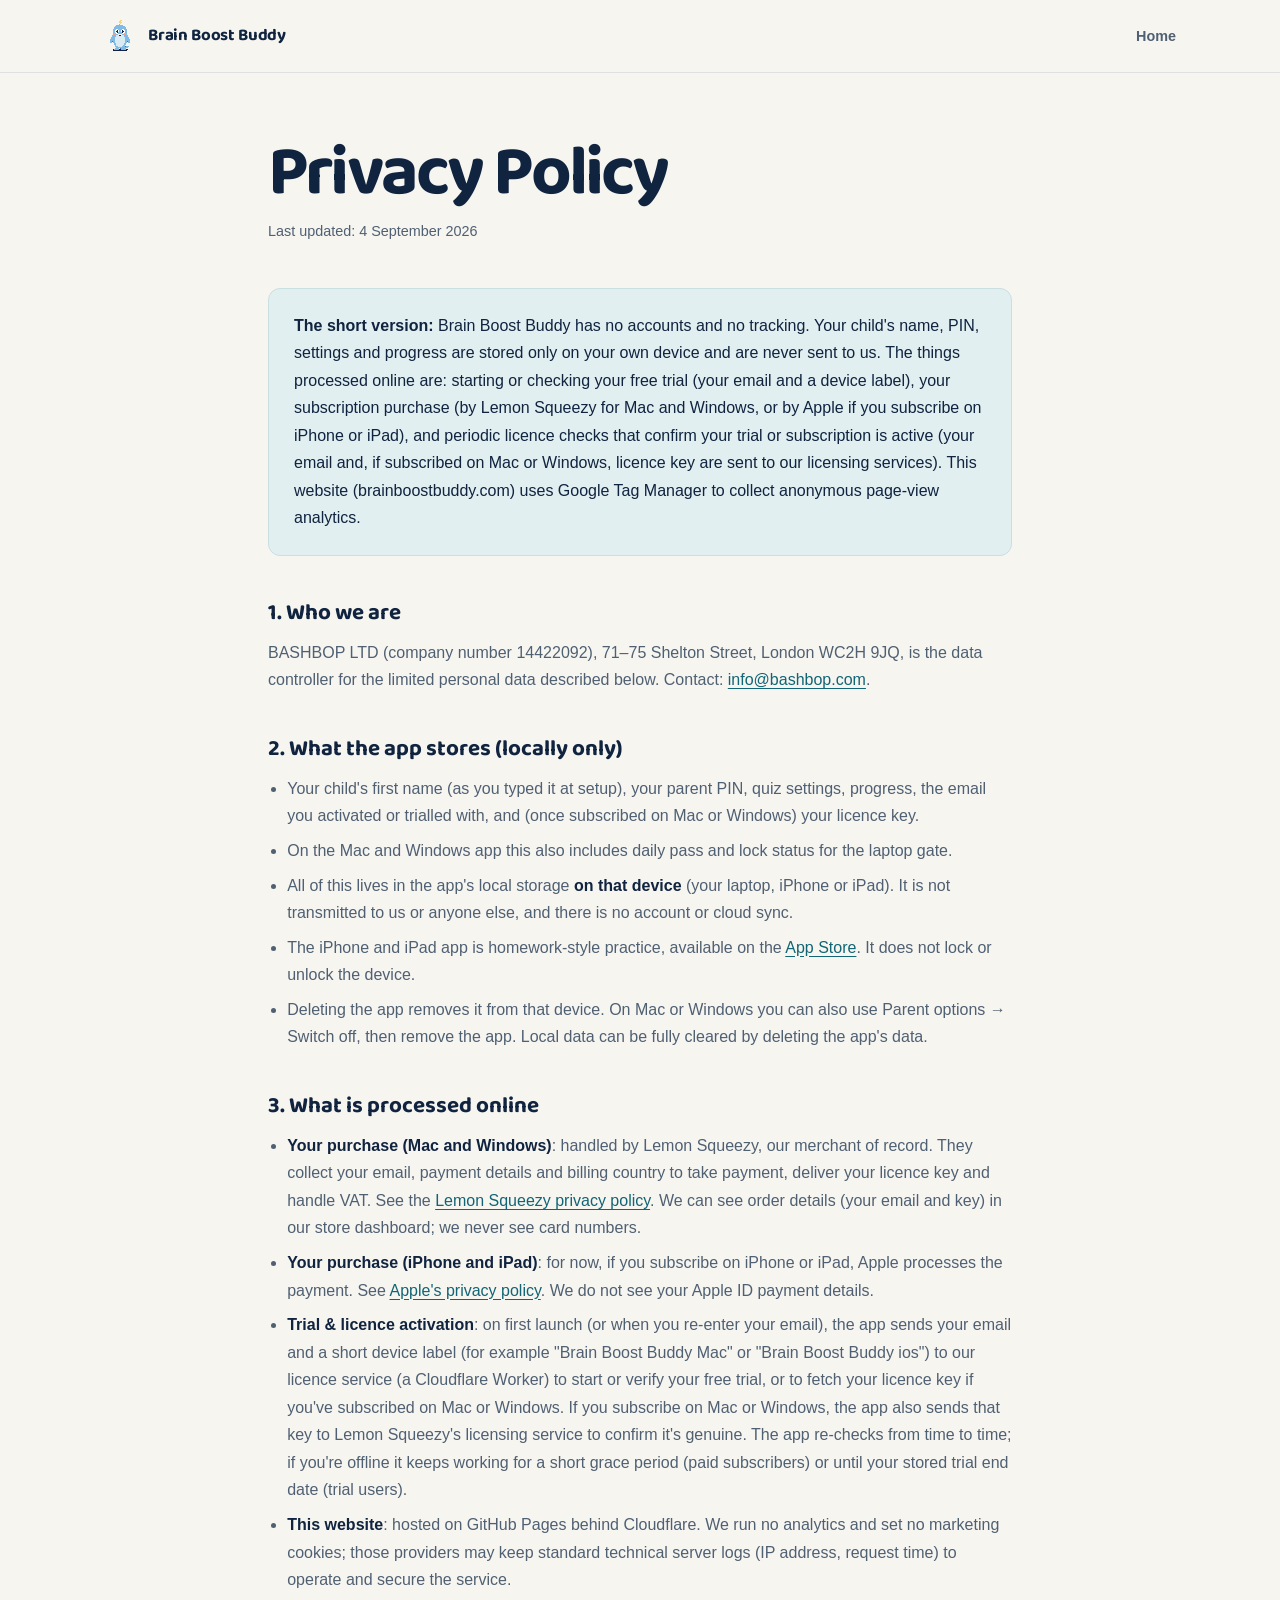
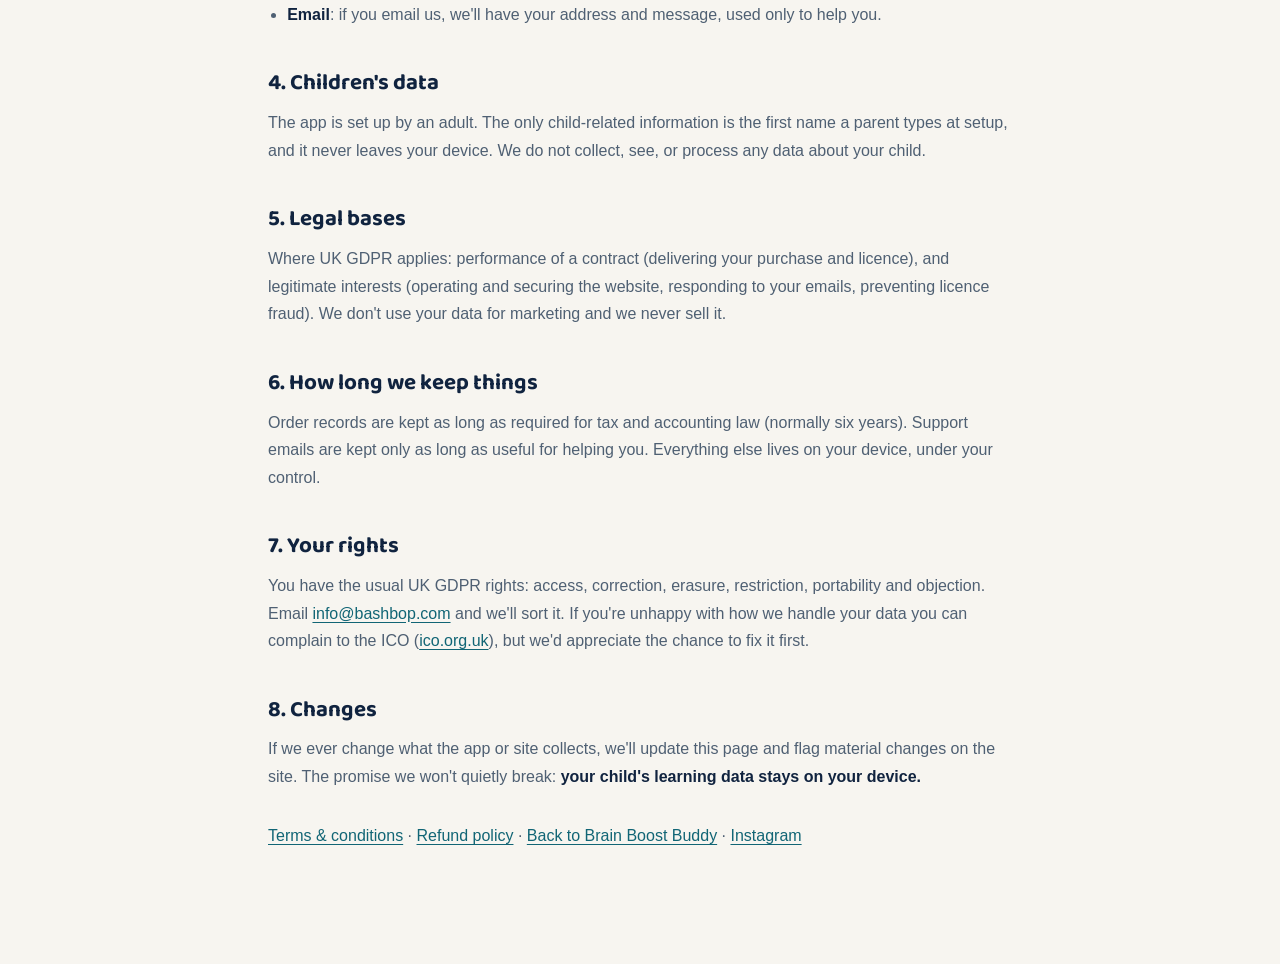
==== commit d40d4aee: "Show the iPhone and iPad app as live on the App Store. Point downloads at the listing and keep Apple" ====
--- a/privacy.html
+++ b/privacy.html
@@ -43,9 +43,9 @@
 <header><div class="nav"><a class="wordmark" href="/"><img src="logo-mark.svg" alt="">Brain Boost Buddy</a><a href="/">Home</a></div></header>
 <div class="wrap">
 <h1>Privacy Policy</h1>
-<p class="updated">Last updated: 24 August 2026</p>
+<p class="updated">Last updated: 4 September 2026</p>
 
-<div class="card"><p><strong>The short version:</strong> Brain Boost Buddy has no accounts and no tracking. Your child's name, PIN, settings and progress are stored only on your own device and are never sent to us. The things processed online are: starting or checking your free trial (your email and a device label), your subscription purchase (by Lemon Squeezy, for the Mac and Windows app), and periodic licence checks that confirm your trial or subscription is active (your email and, if subscribed, licence key are sent to our licensing services). This website (brainboostbuddy.com) uses Google Tag Manager to collect anonymous page-view analytics.</p></div>
+<div class="card"><p><strong>The short version:</strong> Brain Boost Buddy has no accounts and no tracking. Your child's name, PIN, settings and progress are stored only on your own device and are never sent to us. The things processed online are: starting or checking your free trial (your email and a device label), your subscription purchase (by Lemon Squeezy for Mac and Windows, or by Apple if you subscribe on iPhone or iPad), and periodic licence checks that confirm your trial or subscription is active (your email and, if subscribed on Mac or Windows, licence key are sent to our licensing services). This website (brainboostbuddy.com) uses Google Tag Manager to collect anonymous page-view analytics.</p></div>
 
 <h2>1. Who we are</h2>
 <p>BASHBOP LTD (company number 14422092), 71–75 Shelton Street, London WC2H 9JQ, is the data controller for the limited personal data described below. Contact: <a href="mailto:info@bashbop.com">info@bashbop.com</a>.</p>
@@ -55,14 +55,15 @@
   <li>Your child's first name (as you typed it at setup), your parent PIN, quiz settings, progress, the email you activated or trialled with, and (once subscribed on Mac or Windows) your licence key.</li>
   <li>On the Mac and Windows app this also includes daily pass and lock status for the laptop gate.</li>
   <li>All of this lives in the app's local storage <strong>on that device</strong> (your laptop, iPhone or iPad). It is not transmitted to us or anyone else, and there is no account or cloud sync.</li>
-  <li>The iPhone and iPad app is homework-style practice. It does not lock or unlock the device.</li>
+  <li>The iPhone and iPad app is homework-style practice, available on the <a href="https://apps.apple.com/app/brain-boost-buddy/id6804593627">App Store</a>. It does not lock or unlock the device.</li>
   <li>Deleting the app removes it from that device. On Mac or Windows you can also use Parent options → Switch off, then remove the app. Local data can be fully cleared by deleting the app's data.</li>
 </ul>
 
 <h2>3. What is processed online</h2>
 <ul>
-  <li><strong>Your purchase</strong>: handled by Lemon Squeezy, our merchant of record. They collect your email, payment details and billing country to take payment, deliver your licence key and handle VAT. See the <a href="https://www.lemonsqueezy.com/privacy">Lemon Squeezy privacy policy</a>. We can see order details (your email and key) in our store dashboard; we never see card numbers.</li>
-  <li><strong>Trial &amp; licence activation</strong>: on first launch (or when you re-enter your email), the app sends your email and a short device label (for example "Brain Boost Buddy Mac" or "Brain Boost Buddy ios") to our licence service (a Cloudflare Worker) to start or verify your free trial, or to fetch your licence key if you've subscribed on Mac or Windows. If you subscribe, the app also sends that key to Lemon Squeezy's licensing service to confirm it's genuine. The app re-checks from time to time; if you're offline it keeps working for a short grace period (paid subscribers) or until your stored trial end date (trial users).</li>
+  <li><strong>Your purchase (Mac and Windows)</strong>: handled by Lemon Squeezy, our merchant of record. They collect your email, payment details and billing country to take payment, deliver your licence key and handle VAT. See the <a href="https://www.lemonsqueezy.com/privacy">Lemon Squeezy privacy policy</a>. We can see order details (your email and key) in our store dashboard; we never see card numbers.</li>
+  <li><strong>Your purchase (iPhone and iPad)</strong>: for now, if you subscribe on iPhone or iPad, Apple processes the payment. See <a href="https://www.apple.com/legal/privacy/">Apple's privacy policy</a>. We do not see your Apple ID payment details.</li>
+  <li><strong>Trial &amp; licence activation</strong>: on first launch (or when you re-enter your email), the app sends your email and a short device label (for example "Brain Boost Buddy Mac" or "Brain Boost Buddy ios") to our licence service (a Cloudflare Worker) to start or verify your free trial, or to fetch your licence key if you've subscribed on Mac or Windows. If you subscribe on Mac or Windows, the app also sends that key to Lemon Squeezy's licensing service to confirm it's genuine. The app re-checks from time to time; if you're offline it keeps working for a short grace period (paid subscribers) or until your stored trial end date (trial users).</li>
   <li><strong>This website</strong>: hosted on GitHub Pages behind Cloudflare. We run no analytics and set no marketing cookies; those providers may keep standard technical server logs (IP address, request time) to operate and secure the service.</li>
   <li><strong>Email</strong>: if you email us, we'll have your address and message, used only to help you.</li>
 </ul>
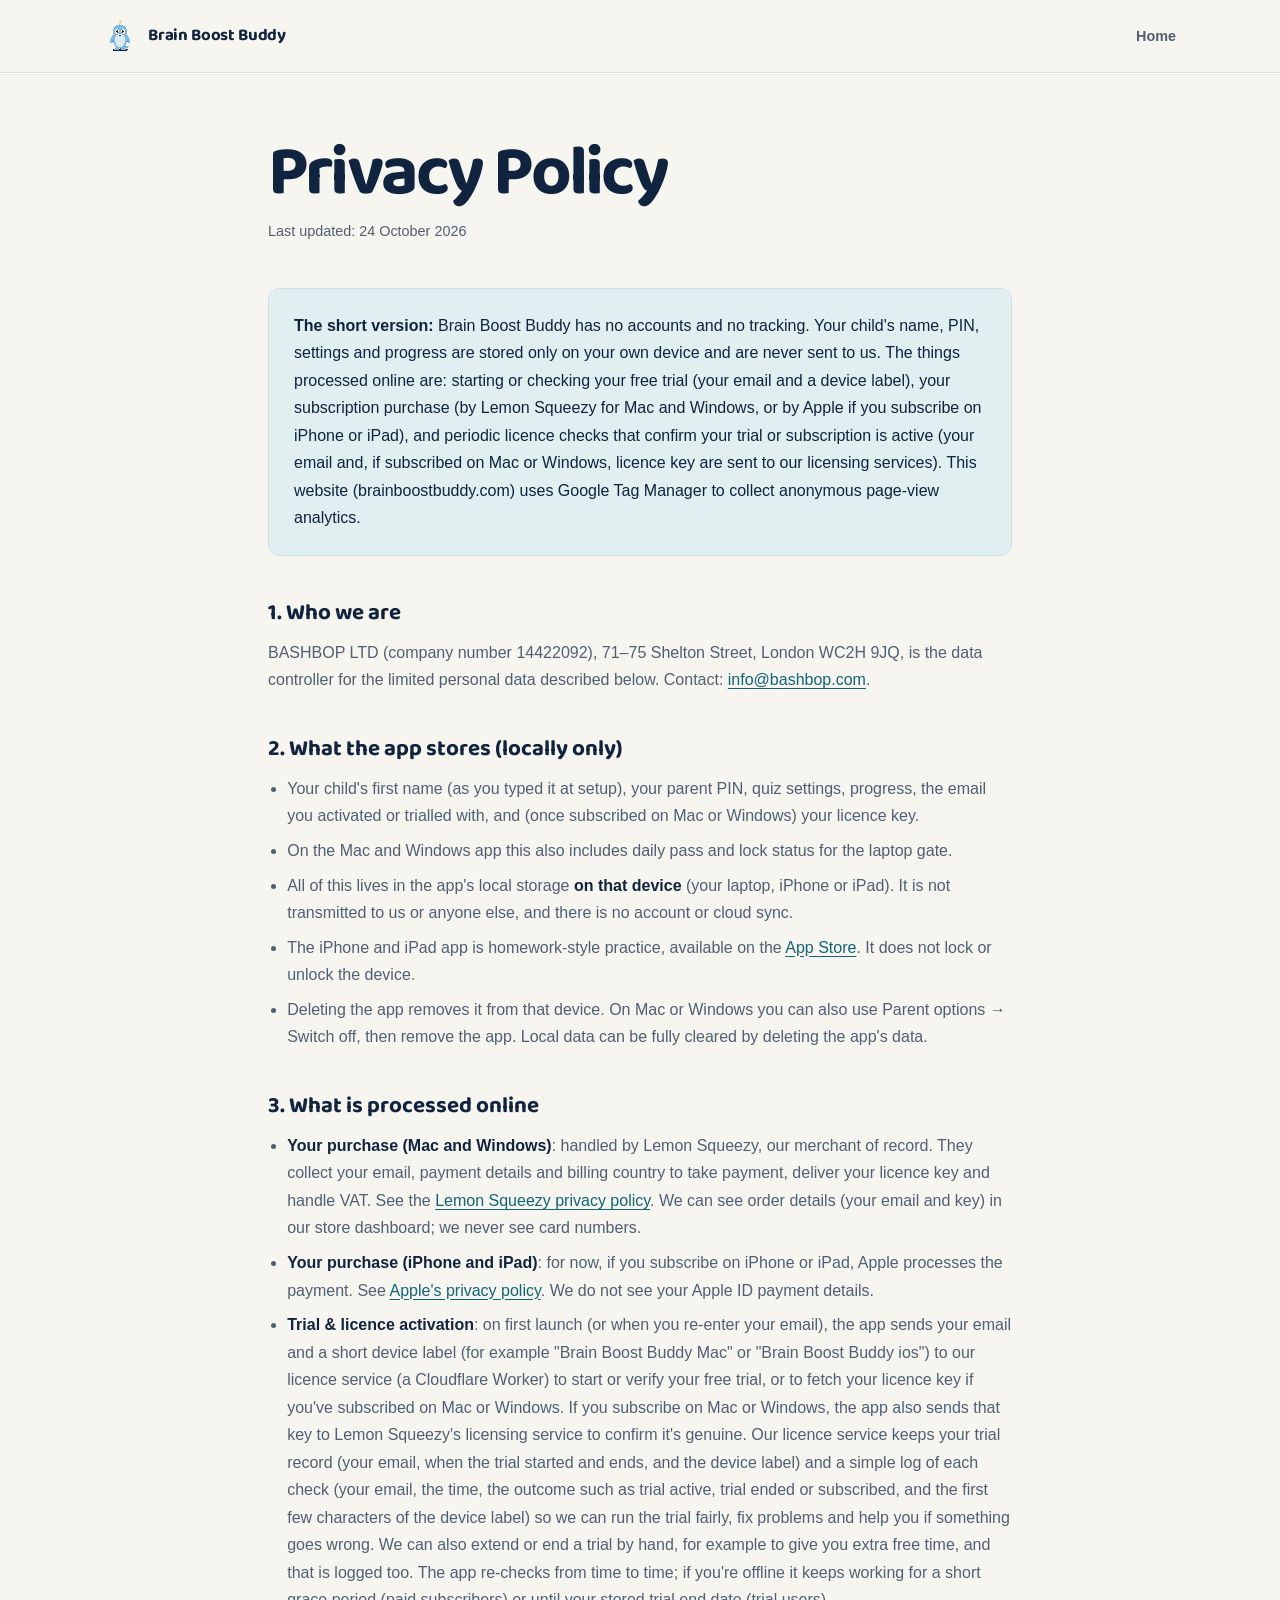
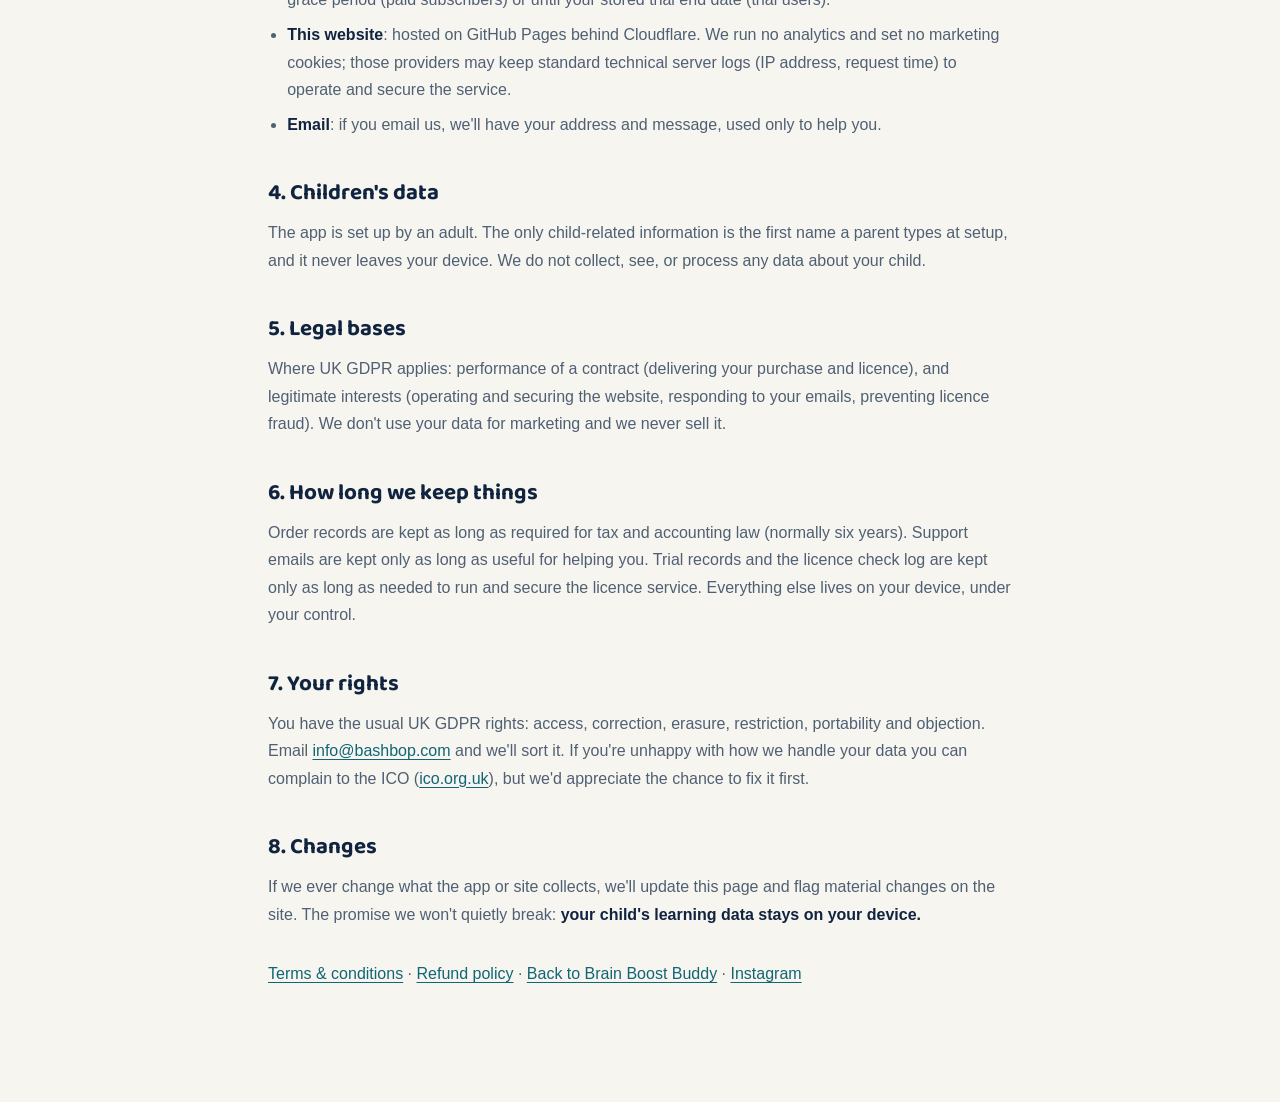
==== commit 2f73dabb: "docs: disclose the licence check log and manual trial changes in the privacy policy" ====
--- a/privacy.html
+++ b/privacy.html
@@ -43,7 +43,7 @@
 <header><div class="nav"><a class="wordmark" href="/"><img src="logo-mark.svg" alt="">Brain Boost Buddy</a><a href="/">Home</a></div></header>
 <div class="wrap">
 <h1>Privacy Policy</h1>
-<p class="updated">Last updated: 4 September 2026</p>
+<p class="updated">Last updated: 24 October 2026</p>
 
 <div class="card"><p><strong>The short version:</strong> Brain Boost Buddy has no accounts and no tracking. Your child's name, PIN, settings and progress are stored only on your own device and are never sent to us. The things processed online are: starting or checking your free trial (your email and a device label), your subscription purchase (by Lemon Squeezy for Mac and Windows, or by Apple if you subscribe on iPhone or iPad), and periodic licence checks that confirm your trial or subscription is active (your email and, if subscribed on Mac or Windows, licence key are sent to our licensing services). This website (brainboostbuddy.com) uses Google Tag Manager to collect anonymous page-view analytics.</p></div>
 
@@ -63,7 +63,7 @@
 <ul>
   <li><strong>Your purchase (Mac and Windows)</strong>: handled by Lemon Squeezy, our merchant of record. They collect your email, payment details and billing country to take payment, deliver your licence key and handle VAT. See the <a href="https://www.lemonsqueezy.com/privacy">Lemon Squeezy privacy policy</a>. We can see order details (your email and key) in our store dashboard; we never see card numbers.</li>
   <li><strong>Your purchase (iPhone and iPad)</strong>: for now, if you subscribe on iPhone or iPad, Apple processes the payment. See <a href="https://www.apple.com/legal/privacy/">Apple's privacy policy</a>. We do not see your Apple ID payment details.</li>
-  <li><strong>Trial &amp; licence activation</strong>: on first launch (or when you re-enter your email), the app sends your email and a short device label (for example "Brain Boost Buddy Mac" or "Brain Boost Buddy ios") to our licence service (a Cloudflare Worker) to start or verify your free trial, or to fetch your licence key if you've subscribed on Mac or Windows. If you subscribe on Mac or Windows, the app also sends that key to Lemon Squeezy's licensing service to confirm it's genuine. The app re-checks from time to time; if you're offline it keeps working for a short grace period (paid subscribers) or until your stored trial end date (trial users).</li>
+  <li><strong>Trial &amp; licence activation</strong>: on first launch (or when you re-enter your email), the app sends your email and a short device label (for example "Brain Boost Buddy Mac" or "Brain Boost Buddy ios") to our licence service (a Cloudflare Worker) to start or verify your free trial, or to fetch your licence key if you've subscribed on Mac or Windows. If you subscribe on Mac or Windows, the app also sends that key to Lemon Squeezy's licensing service to confirm it's genuine. Our licence service keeps your trial record (your email, when the trial started and ends, and the device label) and a simple log of each check (your email, the time, the outcome such as trial active, trial ended or subscribed, and the first few characters of the device label) so we can run the trial fairly, fix problems and help you if something goes wrong. We can also extend or end a trial by hand, for example to give you extra free time, and that is logged too. The app re-checks from time to time; if you're offline it keeps working for a short grace period (paid subscribers) or until your stored trial end date (trial users).</li>
   <li><strong>This website</strong>: hosted on GitHub Pages behind Cloudflare. We run no analytics and set no marketing cookies; those providers may keep standard technical server logs (IP address, request time) to operate and secure the service.</li>
   <li><strong>Email</strong>: if you email us, we'll have your address and message, used only to help you.</li>
 </ul>
@@ -75,7 +75,7 @@
 <p>Where UK GDPR applies: performance of a contract (delivering your purchase and licence), and legitimate interests (operating and securing the website, responding to your emails, preventing licence fraud). We don't use your data for marketing and we never sell it.</p>
 
 <h2>6. How long we keep things</h2>
-<p>Order records are kept as long as required for tax and accounting law (normally six years). Support emails are kept only as long as useful for helping you. Everything else lives on your device, under your control.</p>
+<p>Order records are kept as long as required for tax and accounting law (normally six years). Support emails are kept only as long as useful for helping you. Trial records and the licence check log are kept only as long as needed to run and secure the licence service. Everything else lives on your device, under your control.</p>
 
 <h2>7. Your rights</h2>
 <p>You have the usual UK GDPR rights: access, correction, erasure, restriction, portability and objection. Email <a href="mailto:info@bashbop.com">info@bashbop.com</a> and we'll sort it. If you're unhappy with how we handle your data you can complain to the ICO (<a href="https://ico.org.uk">ico.org.uk</a>), but we'd appreciate the chance to fix it first.</p>
